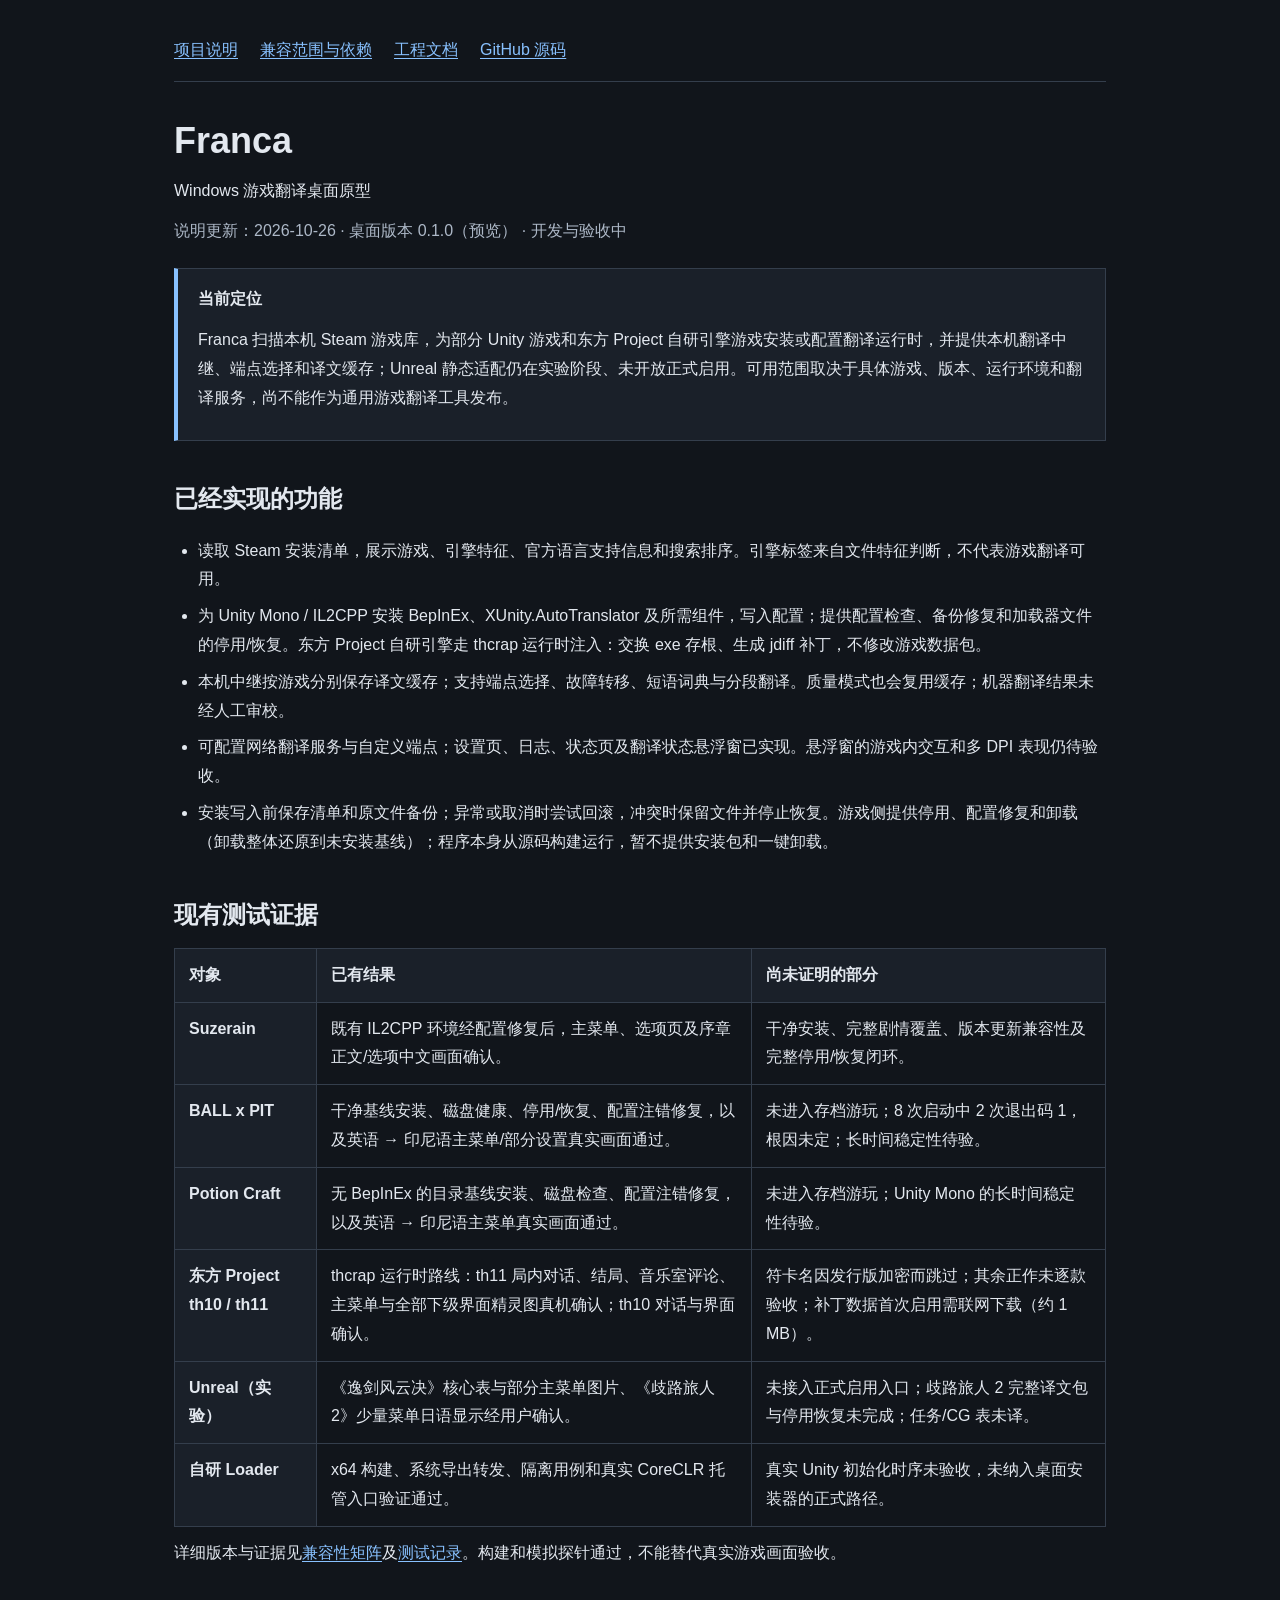
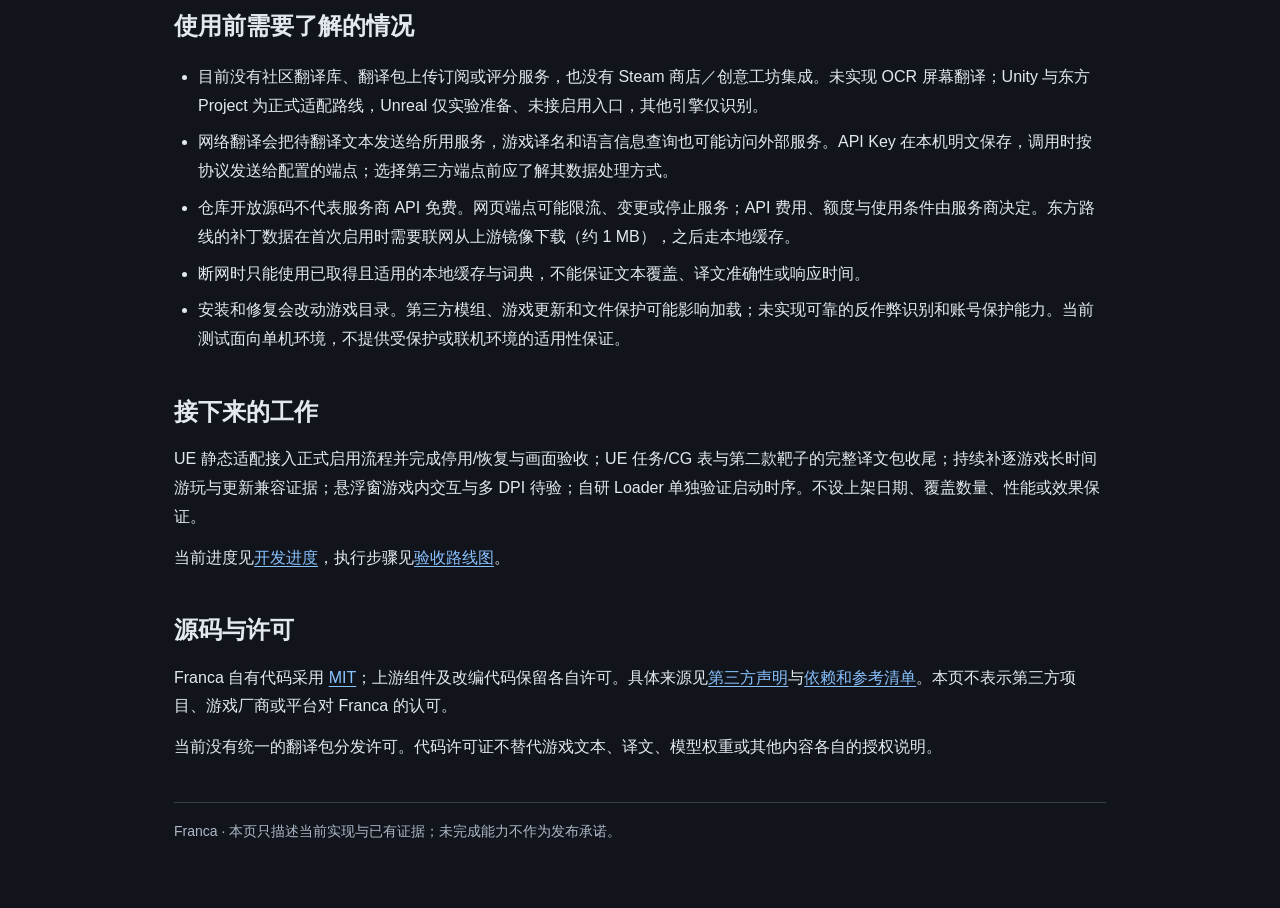
==== docs/site/index.html @ fd07db06 "Franca v0.1 preview: game translation runtime (Unity / Touhou thcrap / Unreal experimental)" ====
<!DOCTYPE html>
<html lang="zh-CN">
<head>
<meta charset="UTF-8">
<meta name="viewport" content="width=device-width, initial-scale=1.0">
<meta name="description" content="Franca 是 Windows 游戏翻译桌面原型。本页说明已实现能力、已有测试证据及尚未完成的验收。">
<title>Franca — 游戏翻译桌面原型</title>
<link rel="stylesheet" href="../site.css">
</head>
<body><main>
<nav aria-label="文档导航"><a href="index.html" aria-current="page">项目说明</a><a href="engines.html">兼容范围与依赖</a><a href="../README.md">工程文档</a><a href="https://github.com/hongweihu184/franca">GitHub 源码</a></nav>
<header><h1>Franca</h1><p>Windows 游戏翻译桌面原型</p><p class="muted">说明更新：2026-10-26 · 桌面版本 0.1.0（预览） · 开发与验收中</p></header>
<div class="status"><strong>当前定位</strong><p>Franca 扫描本机 Steam 游戏库，为部分 Unity 游戏和东方 Project 自研引擎游戏安装或配置翻译运行时，并提供本机翻译中继、端点选择和译文缓存；Unreal 静态适配仍在实验阶段、未开放正式启用。可用范围取决于具体游戏、版本、运行环境和翻译服务，尚不能作为通用游戏翻译工具发布。</p></div>
<section><h2>已经实现的功能</h2>
<ul>
<li>读取 Steam 安装清单，展示游戏、引擎特征、官方语言支持信息和搜索排序。引擎标签来自文件特征判断，不代表游戏翻译可用。</li>
<li>为 Unity Mono / IL2CPP 安装 BepInEx、XUnity.AutoTranslator 及所需组件，写入配置；提供配置检查、备份修复和加载器文件的停用/恢复。东方 Project 自研引擎走 thcrap 运行时注入：交换 exe 存根、生成 jdiff 补丁，不修改游戏数据包。</li>
<li>本机中继按游戏分别保存译文缓存；支持端点选择、故障转移、短语词典与分段翻译。质量模式也会复用缓存；机器翻译结果未经人工审校。</li>
<li>可配置网络翻译服务与自定义端点；设置页、日志、状态页及翻译状态悬浮窗已实现。悬浮窗的游戏内交互和多 DPI 表现仍待验收。</li>
<li>安装写入前保存清单和原文件备份；异常或取消时尝试回滚，冲突时保留文件并停止恢复。游戏侧提供停用、配置修复和卸载（卸载整体还原到未安装基线）；程序本身从源码构建运行，暂不提供安装包和一键卸载。</li>
</ul></section>
<section><h2>现有测试证据</h2><div class="table-wrap"><table>
<thead><tr><th scope="col">对象</th><th scope="col">已有结果</th><th scope="col">尚未证明的部分</th></tr></thead>
<tbody>
<tr><th scope="row">Suzerain</th><td>既有 IL2CPP 环境经配置修复后，主菜单、选项页及序章正文/选项中文画面确认。</td><td>干净安装、完整剧情覆盖、版本更新兼容性及完整停用/恢复闭环。</td></tr>
<tr><th scope="row">BALL x PIT</th><td>干净基线安装、磁盘健康、停用/恢复、配置注错修复，以及英语 → 印尼语主菜单/部分设置真实画面通过。</td><td>未进入存档游玩；8 次启动中 2 次退出码 1，根因未定；长时间稳定性待验。</td></tr>
<tr><th scope="row">Potion Craft</th><td>无 BepInEx 的目录基线安装、磁盘检查、配置注错修复，以及英语 → 印尼语主菜单真实画面通过。</td><td>未进入存档游玩；Unity Mono 的长时间稳定性待验。</td></tr>
<tr><th scope="row">东方 Project th10 / th11</th><td>thcrap 运行时路线：th11 局内对话、结局、音乐室评论、主菜单与全部下级界面精灵图真机确认；th10 对话与界面确认。</td><td>符卡名因发行版加密而跳过；其余正作未逐款验收；补丁数据首次启用需联网下载（约 1 MB）。</td></tr>
<tr><th scope="row">Unreal（实验）</th><td>《逸剑风云决》核心表与部分主菜单图片、《歧路旅人 2》少量菜单日语显示经用户确认。</td><td>未接入正式启用入口；歧路旅人 2 完整译文包与停用恢复未完成；任务/CG 表未译。</td></tr>
<tr><th scope="row">自研 Loader</th><td>x64 构建、系统导出转发、隔离用例和真实 CoreCLR 托管入口验证通过。</td><td>真实 Unity 初始化时序未验收，未纳入桌面安装器的正式路径。</td></tr>
</tbody></table></div>
<p>详细版本与证据见<a href="../COMPATIBILITY.md">兼容性矩阵</a>及<a href="../../tests/README.md">测试记录</a>。构建和模拟探针通过，不能替代真实游戏画面验收。</p></section>
<section><h2>使用前需要了解的情况</h2><ul>
<li>目前没有社区翻译库、翻译包上传订阅或评分服务，也没有 Steam 商店／创意工坊集成。未实现 OCR 屏幕翻译；Unity 与东方 Project 为正式适配路线，Unreal 仅实验准备、未接启用入口，其他引擎仅识别。</li>
<li>网络翻译会把待翻译文本发送给所用服务，游戏译名和语言信息查询也可能访问外部服务。API Key 在本机明文保存，调用时按协议发送给配置的端点；选择第三方端点前应了解其数据处理方式。</li>
<li>仓库开放源码不代表服务商 API 免费。网页端点可能限流、变更或停止服务；API 费用、额度与使用条件由服务商决定。东方路线的补丁数据在首次启用时需要联网从上游镜像下载（约 1 MB），之后走本地缓存。</li>
<li>断网时只能使用已取得且适用的本地缓存与词典，不能保证文本覆盖、译文准确性或响应时间。</li>
<li>安装和修复会改动游戏目录。第三方模组、游戏更新和文件保护可能影响加载；未实现可靠的反作弊识别和账号保护能力。当前测试面向单机环境，不提供受保护或联机环境的适用性保证。</li>
</ul></section>
<section><h2>接下来的工作</h2><p>UE 静态适配接入正式启用流程并完成停用/恢复与画面验收；UE 任务/CG 表与第二款靶子的完整译文包收尾；持续补逐游戏长时间游玩与更新兼容证据；悬浮窗游戏内交互与多 DPI 待验；自研 Loader 单独验证启动时序。不设上架日期、覆盖数量、性能或效果保证。</p><p>当前进度见<a href="../DEVELOPMENT-PROGRESS.md">开发进度</a>，执行步骤见<a href="../ROADMAP.md">验收路线图</a>。</p></section>
<section><h2>源码与许可</h2><p>Franca 自有代码采用 <a href="../../LICENSE">MIT</a>；上游组件及改编代码保留各自许可。具体来源见<a href="../THIRD-PARTY-NOTICES.md">第三方声明</a>与<a href="../OSS-INVENTORY.md">依赖和参考清单</a>。本页不表示第三方项目、游戏厂商或平台对 Franca 的认可。</p><p>当前没有统一的翻译包分发许可。代码许可证不替代游戏文本、译文、模型权重或其他内容各自的授权说明。</p></section>
<footer>Franca · 本页只描述当前实现与已有证据；未完成能力不作为发布承诺。</footer>
</main></body></html>
---- docs/site.css ----
:root{color-scheme:dark;--bg:#11151b;--panel:#1a2029;--line:#343e4c;--text:#e3e8ef;--muted:#adb8c7;--link:#88c1ff}*{box-sizing:border-box}body{margin:0;background:var(--bg);color:var(--text);font:16px/1.8 "Segoe UI","Microsoft YaHei",sans-serif}main{max-width:980px;margin:auto;padding:36px 24px 64px}nav{display:flex;flex-wrap:wrap;gap:8px 22px;border-bottom:1px solid var(--line);padding-bottom:16px}a{color:var(--link);text-underline-offset:3px}a:hover{text-decoration-thickness:2px}h1{font-size:36px;line-height:1.3;margin:36px 0 12px}h2{font-size:24px;margin:36px 0 12px}p{margin:12px 0}.muted,footer{color:var(--muted)}.status{background:var(--panel);border:1px solid var(--line);border-left:4px solid var(--link);padding:16px 20px;margin:22px 0}.table-wrap{overflow-x:auto}table{border-collapse:collapse;width:100%;min-width:620px}th,td{border:1px solid var(--line);padding:12px 14px;text-align:left;vertical-align:top}th{background:var(--panel)}ul,ol{padding-left:24px}li{margin:8px 0}code{background:var(--panel);padding:2px 5px;border-radius:3px;overflow-wrap:anywhere}footer{border-top:1px solid var(--line);margin-top:40px;padding-top:16px;font-size:14px}@media(max-width:600px){main{padding:20px 16px 40px}h1{font-size:29px}h2{font-size:21px}body{font-size:15px}.status{padding:12px 14px}}
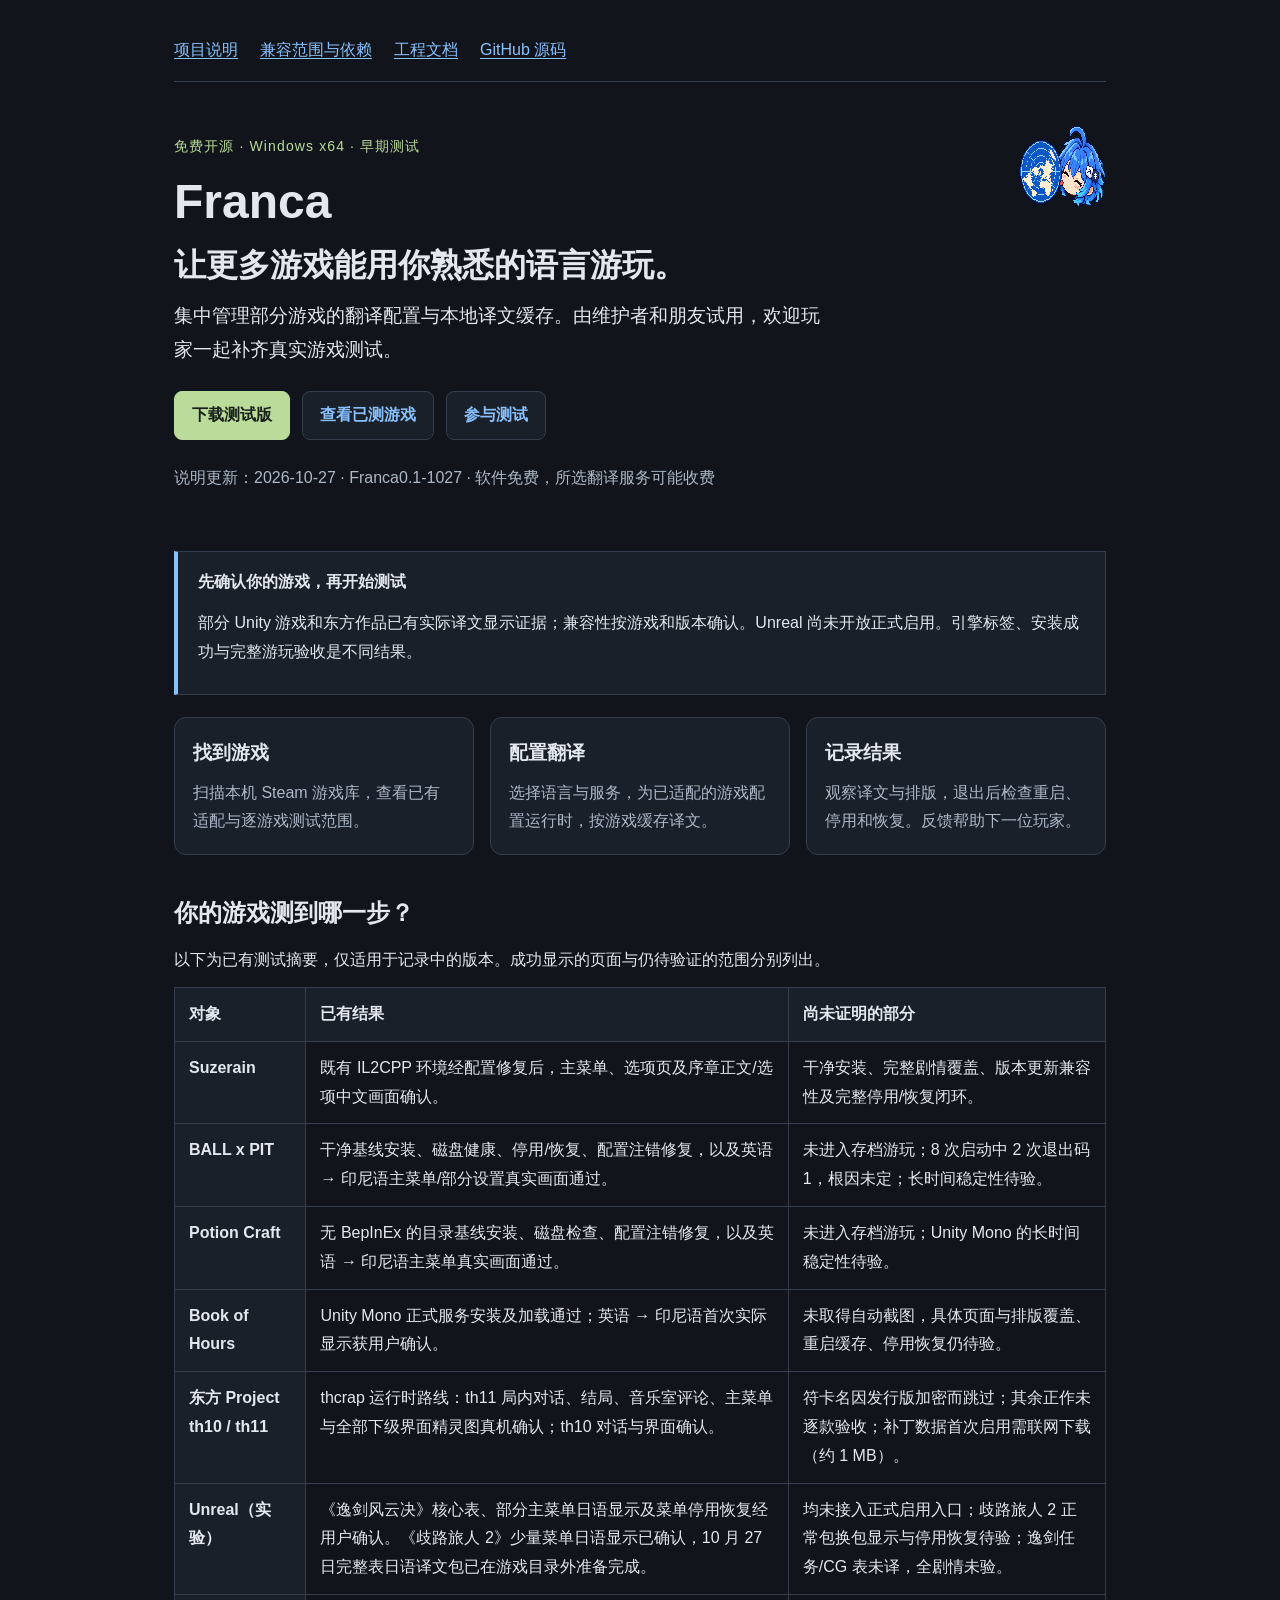
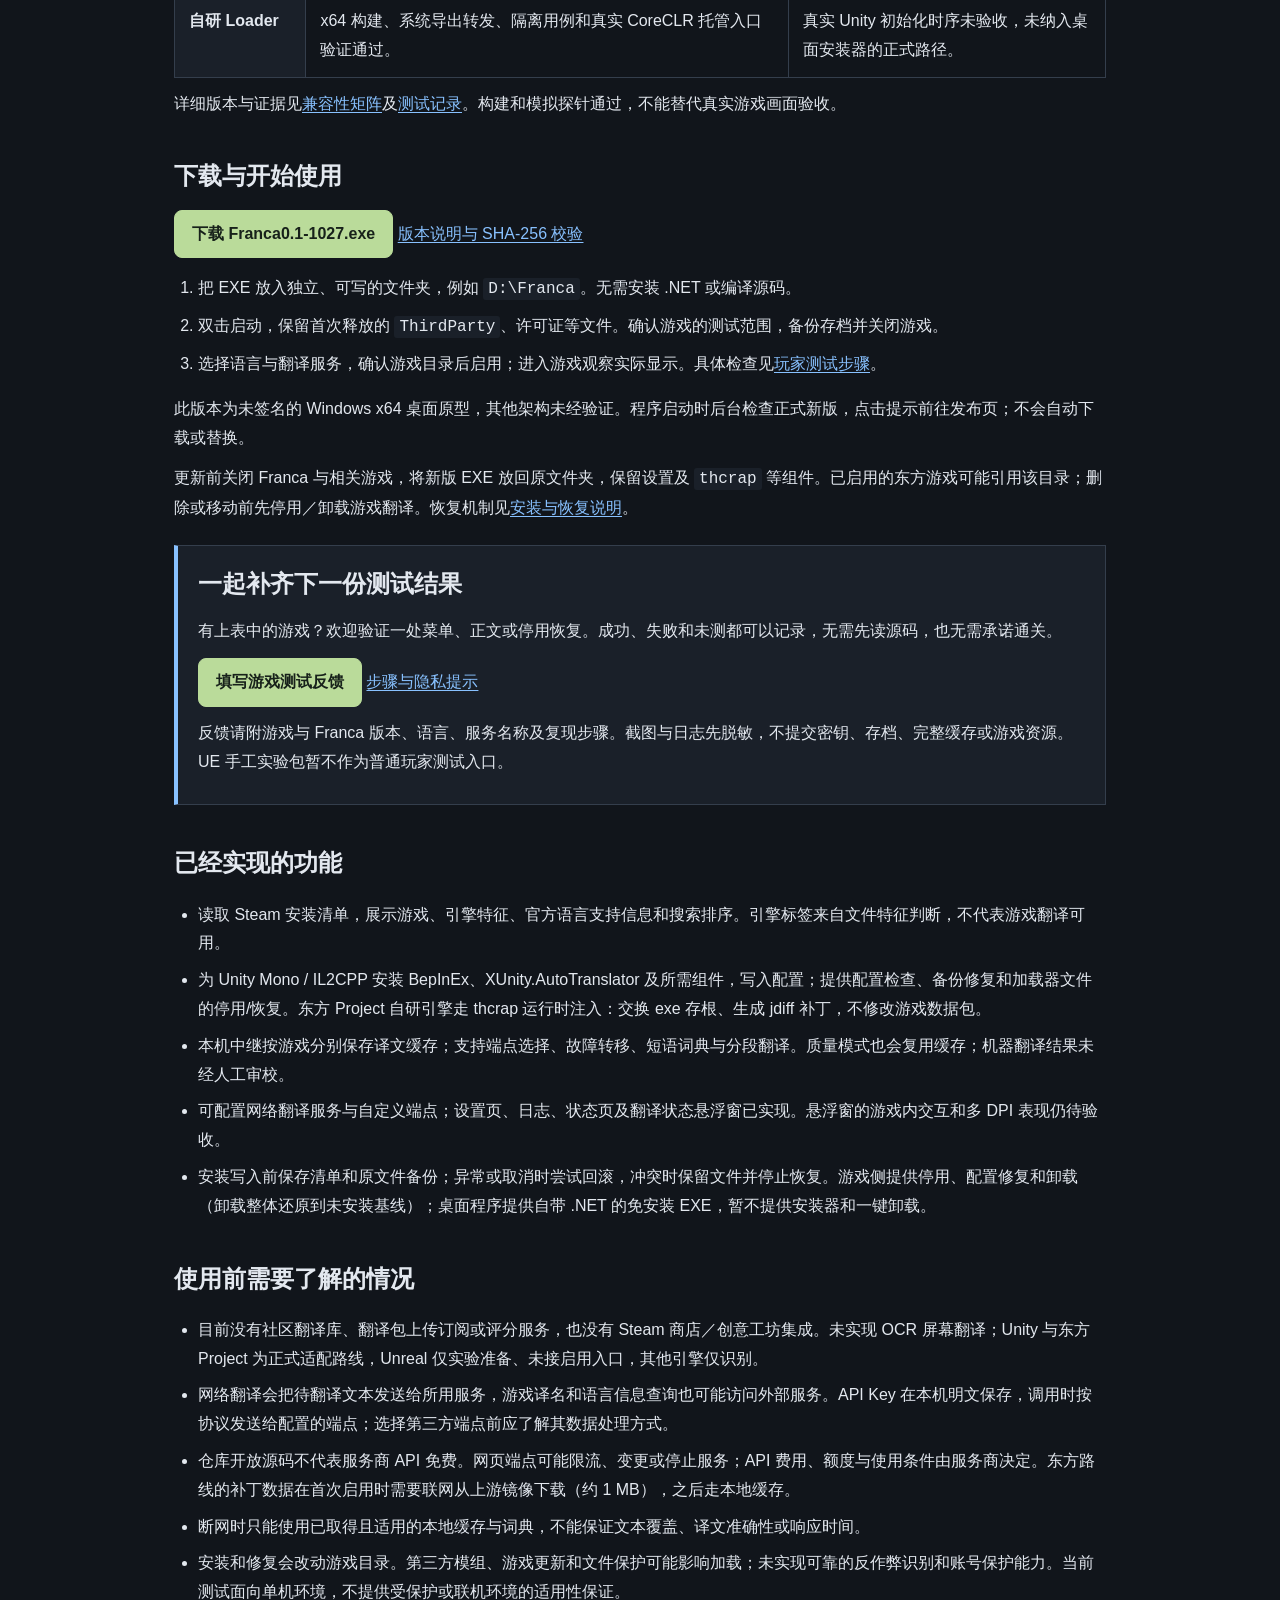
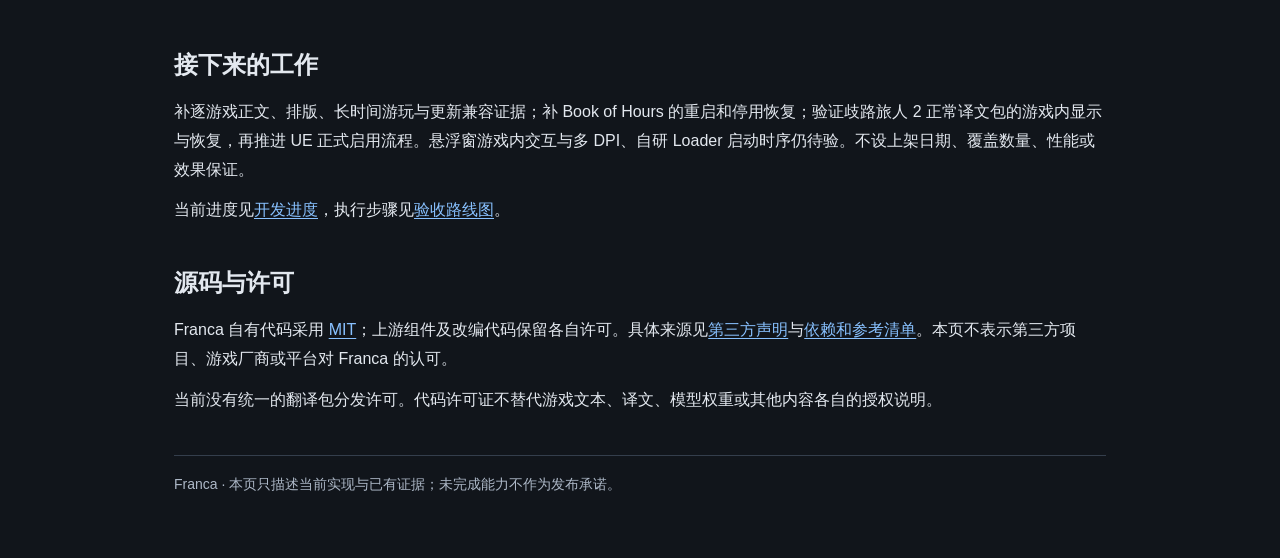
==== commit d978d95a: "docs: improve public pages and player testing feedback" ====
--- a/docs/site/index.html
+++ b/docs/site/index.html
@@ -3,33 +3,41 @@
 <head>
 <meta charset="UTF-8">
 <meta name="viewport" content="width=device-width, initial-scale=1.0">
-<meta name="description" content="Franca 是 Windows 游戏翻译桌面原型。本页说明已实现能力、已有测试证据及尚未完成的验收。">
-<title>Franca — 游戏翻译桌面原型</title>
+<meta name="description" content="免费开源的 Windows 游戏翻译工具。查看已测游戏、下载早期测试版，帮助验证翻译显示、排版与停用恢复。">
+<meta property="og:title" content="Franca · 让更多游戏能用你熟悉的语言游玩">
+<meta property="og:description" content="免费开源 · Windows x64 · 早期测试。查看逐游戏证据，参与下一轮验证。">
+<title>Franca · 游戏翻译与玩家测试</title>
 <link rel="stylesheet" href="../site.css">
 </head>
 <body><main>
-<nav aria-label="文档导航"><a href="index.html" aria-current="page">项目说明</a><a href="engines.html">兼容范围与依赖</a><a href="../README.md">工程文档</a><a href="https://github.com/hongweihu184/franca">GitHub 源码</a></nav>
-<header><h1>Franca</h1><p>Windows 游戏翻译桌面原型</p><p class="muted">说明更新：2026-10-26 · 桌面版本 0.1.0（预览） · 开发与验收中</p></header>
-<div class="status"><strong>当前定位</strong><p>Franca 扫描本机 Steam 游戏库，为部分 Unity 游戏和东方 Project 自研引擎游戏安装或配置翻译运行时，并提供本机翻译中继、端点选择和译文缓存；Unreal 静态适配仍在实验阶段、未开放正式启用。可用范围取决于具体游戏、版本、运行环境和翻译服务，尚不能作为通用游戏翻译工具发布。</p></div>
+<nav aria-label="文档导航"><a href="index.html" aria-current="page">项目说明</a><a href="engines.html">兼容范围与依赖</a><a href="../README.md">工程文档</a><a href="https://github.com/PAIMON2000/franca-preview">GitHub 源码</a></nav>
+<header class="hero"><img class="brand" src="../../src/Franca/Assets/Brand/franca-pixel.png" width="88" height="88" alt="Franca 项目标识"><p class="eyebrow">免费开源 · Windows x64 · 早期测试</p><h1>Franca<span>让更多游戏能用你熟悉的语言游玩。</span></h1><p class="intro">集中管理部分游戏的翻译配置与本地译文缓存。由维护者和朋友试用，欢迎玩家一起补齐真实游戏测试。</p><div class="actions"><a class="button primary" href="https://github.com/PAIMON2000/franca-preview/releases/latest">下载测试版</a><a class="button" href="#games">查看已测游戏</a><a class="button" href="../TESTING.md">参与测试</a></div><p class="muted">说明更新：2026-10-27 · Franca0.1-1027 · 软件免费，所选翻译服务可能收费</p></header>
+<div class="status"><strong>先确认你的游戏，再开始测试</strong><p>部分 Unity 游戏和东方作品已有实际译文显示证据；兼容性按游戏和版本确认。Unreal 尚未开放正式启用。引擎标签、安装成功与完整游玩验收是不同结果。</p></div>
+<section class="overview" aria-label="使用流程"><article><h2>找到游戏</h2><p>扫描本机 Steam 游戏库，查看已有适配与逐游戏测试范围。</p></article><article><h2>配置翻译</h2><p>选择语言与服务，为已适配的游戏配置运行时，按游戏缓存译文。</p></article><article><h2>记录结果</h2><p>观察译文与排版，退出后检查重启、停用和恢复。反馈帮助下一位玩家。</p></article></section>
+
+<section id="games"><h2>你的游戏测到哪一步？</h2><p>以下为已有测试摘要，仅适用于记录中的版本。成功显示的页面与仍待验证的范围分别列出。</p><div class="table-wrap"><table>
+<thead><tr><th scope="col">对象</th><th scope="col">已有结果</th><th scope="col">尚未证明的部分</th></tr></thead>
+<tbody>
+<tr><th scope="row">Suzerain</th><td>既有 IL2CPP 环境经配置修复后，主菜单、选项页及序章正文/选项中文画面确认。</td><td>干净安装、完整剧情覆盖、版本更新兼容性及完整停用/恢复闭环。</td></tr>
+<tr><th scope="row">BALL x PIT</th><td>干净基线安装、磁盘健康、停用/恢复、配置注错修复，以及英语 → 印尼语主菜单/部分设置真实画面通过。</td><td>未进入存档游玩；8 次启动中 2 次退出码 1，根因未定；长时间稳定性待验。</td></tr>
+<tr><th scope="row">Potion Craft</th><td>无 BepInEx 的目录基线安装、磁盘检查、配置注错修复，以及英语 → 印尼语主菜单真实画面通过。</td><td>未进入存档游玩；Unity Mono 的长时间稳定性待验。</td></tr>
+<tr><th scope="row">Book of Hours</th><td>Unity Mono 正式服务安装及加载通过；英语 → 印尼语首次实际显示获用户确认。</td><td>未取得自动截图，具体页面与排版覆盖、重启缓存、停用恢复仍待验。</td></tr>
+<tr><th scope="row">东方 Project th10 / th11</th><td>thcrap 运行时路线：th11 局内对话、结局、音乐室评论、主菜单与全部下级界面精灵图真机确认；th10 对话与界面确认。</td><td>符卡名因发行版加密而跳过；其余正作未逐款验收；补丁数据首次启用需联网下载（约 1 MB）。</td></tr>
+<tr><th scope="row">Unreal（实验）</th><td>《逸剑风云决》核心表、部分主菜单日语显示及菜单停用恢复经用户确认。《歧路旅人 2》少量菜单日语显示已确认，10 月 27 日完整表日语译文包已在游戏目录外准备完成。</td><td>均未接入正式启用入口；歧路旅人 2 正常包换包显示与停用恢复待验；逸剑任务/CG 表未译，全剧情未验。</td></tr>
+<tr><th scope="row">自研 Loader</th><td>x64 构建、系统导出转发、隔离用例和真实 CoreCLR 托管入口验证通过。</td><td>真实 Unity 初始化时序未验收，未纳入桌面安装器的正式路径。</td></tr>
+</tbody></table></div>
+<p>详细版本与证据见<a href="../COMPATIBILITY.md">兼容性矩阵</a>及<a href="../../tests/README.md">测试记录</a>。构建和模拟探针通过，不能替代真实游戏画面验收。</p></section>
+<section id="download"><h2>下载与开始使用</h2><p><a class="button primary" href="https://github.com/PAIMON2000/franca-preview/releases/download/v0.1.20261027/Franca0.1-1027.exe">下载 Franca0.1-1027.exe</a> <a href="https://github.com/PAIMON2000/franca-preview/releases/latest">版本说明与 SHA-256 校验</a></p><ol><li>把 EXE 放入独立、可写的文件夹，例如 <code>D:\Franca</code>。无需安装 .NET 或编译源码。</li><li>双击启动，保留首次释放的 <code>ThirdParty</code>、许可证等文件。确认游戏的测试范围，备份存档并关闭游戏。</li><li>选择语言与翻译服务，确认游戏目录后启用；进入游戏观察实际显示。具体检查见<a href="../TESTING.md">玩家测试步骤</a>。</li></ol><p>此版本为未签名的 Windows x64 桌面原型，其他架构未经验证。程序启动时后台检查正式新版，点击提示前往发布页；不会自动下载或替换。</p><p>更新前关闭 Franca 与相关游戏，将新版 EXE 放回原文件夹，保留设置及 <code>thcrap</code> 等组件。已启用的东方游戏可能引用该目录；删除或移动前先停用／卸载游戏翻译。恢复机制见<a href="../INSTALLATION.md">安装与恢复说明</a>。</p></section>
+<section id="testing" class="status"><h2>一起补齐下一份测试结果</h2><p>有上表中的游戏？欢迎验证一处菜单、正文或停用恢复。成功、失败和未测都可以记录，无需先读源码，也无需承诺通关。</p><p><a class="button primary" href="https://github.com/PAIMON2000/franca-preview/issues/new?template=game-test.yml">填写游戏测试反馈</a> <a href="../TESTING.md">步骤与隐私提示</a></p><p>反馈请附游戏与 Franca 版本、语言、服务名称及复现步骤。截图与日志先脱敏，不提交密钥、存档、完整缓存或游戏资源。UE 手工实验包暂不作为普通玩家测试入口。</p></section>
+
 <section><h2>已经实现的功能</h2>
 <ul>
 <li>读取 Steam 安装清单，展示游戏、引擎特征、官方语言支持信息和搜索排序。引擎标签来自文件特征判断，不代表游戏翻译可用。</li>
 <li>为 Unity Mono / IL2CPP 安装 BepInEx、XUnity.AutoTranslator 及所需组件，写入配置；提供配置检查、备份修复和加载器文件的停用/恢复。东方 Project 自研引擎走 thcrap 运行时注入：交换 exe 存根、生成 jdiff 补丁，不修改游戏数据包。</li>
 <li>本机中继按游戏分别保存译文缓存；支持端点选择、故障转移、短语词典与分段翻译。质量模式也会复用缓存；机器翻译结果未经人工审校。</li>
 <li>可配置网络翻译服务与自定义端点；设置页、日志、状态页及翻译状态悬浮窗已实现。悬浮窗的游戏内交互和多 DPI 表现仍待验收。</li>
-<li>安装写入前保存清单和原文件备份；异常或取消时尝试回滚，冲突时保留文件并停止恢复。游戏侧提供停用、配置修复和卸载（卸载整体还原到未安装基线）；程序本身从源码构建运行，暂不提供安装包和一键卸载。</li>
+<li>安装写入前保存清单和原文件备份；异常或取消时尝试回滚，冲突时保留文件并停止恢复。游戏侧提供停用、配置修复和卸载（卸载整体还原到未安装基线）；桌面程序提供自带 .NET 的免安装 EXE，暂不提供安装器和一键卸载。</li>
 </ul></section>
-<section><h2>现有测试证据</h2><div class="table-wrap"><table>
-<thead><tr><th scope="col">对象</th><th scope="col">已有结果</th><th scope="col">尚未证明的部分</th></tr></thead>
-<tbody>
-<tr><th scope="row">Suzerain</th><td>既有 IL2CPP 环境经配置修复后，主菜单、选项页及序章正文/选项中文画面确认。</td><td>干净安装、完整剧情覆盖、版本更新兼容性及完整停用/恢复闭环。</td></tr>
-<tr><th scope="row">BALL x PIT</th><td>干净基线安装、磁盘健康、停用/恢复、配置注错修复，以及英语 → 印尼语主菜单/部分设置真实画面通过。</td><td>未进入存档游玩；8 次启动中 2 次退出码 1，根因未定；长时间稳定性待验。</td></tr>
-<tr><th scope="row">Potion Craft</th><td>无 BepInEx 的目录基线安装、磁盘检查、配置注错修复，以及英语 → 印尼语主菜单真实画面通过。</td><td>未进入存档游玩；Unity Mono 的长时间稳定性待验。</td></tr>
-<tr><th scope="row">东方 Project th10 / th11</th><td>thcrap 运行时路线：th11 局内对话、结局、音乐室评论、主菜单与全部下级界面精灵图真机确认；th10 对话与界面确认。</td><td>符卡名因发行版加密而跳过；其余正作未逐款验收；补丁数据首次启用需联网下载（约 1 MB）。</td></tr>
-<tr><th scope="row">Unreal（实验）</th><td>《逸剑风云决》核心表与部分主菜单图片、《歧路旅人 2》少量菜单日语显示经用户确认。</td><td>未接入正式启用入口；歧路旅人 2 完整译文包与停用恢复未完成；任务/CG 表未译。</td></tr>
-<tr><th scope="row">自研 Loader</th><td>x64 构建、系统导出转发、隔离用例和真实 CoreCLR 托管入口验证通过。</td><td>真实 Unity 初始化时序未验收，未纳入桌面安装器的正式路径。</td></tr>
-</tbody></table></div>
-<p>详细版本与证据见<a href="../COMPATIBILITY.md">兼容性矩阵</a>及<a href="../../tests/README.md">测试记录</a>。构建和模拟探针通过，不能替代真实游戏画面验收。</p></section>
 <section><h2>使用前需要了解的情况</h2><ul>
 <li>目前没有社区翻译库、翻译包上传订阅或评分服务，也没有 Steam 商店／创意工坊集成。未实现 OCR 屏幕翻译；Unity 与东方 Project 为正式适配路线，Unreal 仅实验准备、未接启用入口，其他引擎仅识别。</li>
 <li>网络翻译会把待翻译文本发送给所用服务，游戏译名和语言信息查询也可能访问外部服务。API Key 在本机明文保存，调用时按协议发送给配置的端点；选择第三方端点前应了解其数据处理方式。</li>
@@ -37,7 +45,7 @@
 <li>断网时只能使用已取得且适用的本地缓存与词典，不能保证文本覆盖、译文准确性或响应时间。</li>
 <li>安装和修复会改动游戏目录。第三方模组、游戏更新和文件保护可能影响加载；未实现可靠的反作弊识别和账号保护能力。当前测试面向单机环境，不提供受保护或联机环境的适用性保证。</li>
 </ul></section>
-<section><h2>接下来的工作</h2><p>UE 静态适配接入正式启用流程并完成停用/恢复与画面验收；UE 任务/CG 表与第二款靶子的完整译文包收尾；持续补逐游戏长时间游玩与更新兼容证据；悬浮窗游戏内交互与多 DPI 待验；自研 Loader 单独验证启动时序。不设上架日期、覆盖数量、性能或效果保证。</p><p>当前进度见<a href="../DEVELOPMENT-PROGRESS.md">开发进度</a>，执行步骤见<a href="../ROADMAP.md">验收路线图</a>。</p></section>
+<section><h2>接下来的工作</h2><p>补逐游戏正文、排版、长时间游玩与更新兼容证据；补 Book of Hours 的重启和停用恢复；验证歧路旅人 2 正常译文包的游戏内显示与恢复，再推进 UE 正式启用流程。悬浮窗游戏内交互与多 DPI、自研 Loader 启动时序仍待验。不设上架日期、覆盖数量、性能或效果保证。</p><p>当前进度见<a href="../DEVELOPMENT-PROGRESS.md">开发进度</a>，执行步骤见<a href="../ROADMAP.md">验收路线图</a>。</p></section>
 <section><h2>源码与许可</h2><p>Franca 自有代码采用 <a href="../../LICENSE">MIT</a>；上游组件及改编代码保留各自许可。具体来源见<a href="../THIRD-PARTY-NOTICES.md">第三方声明</a>与<a href="../OSS-INVENTORY.md">依赖和参考清单</a>。本页不表示第三方项目、游戏厂商或平台对 Franca 的认可。</p><p>当前没有统一的翻译包分发许可。代码许可证不替代游戏文本、译文、模型权重或其他内容各自的授权说明。</p></section>
 <footer>Franca · 本页只描述当前实现与已有证据；未完成能力不作为发布承诺。</footer>
 </main></body></html>
--- a/docs/site.css
+++ b/docs/site.css
@@ -1 +1,2 @@
 :root{color-scheme:dark;--bg:#11151b;--panel:#1a2029;--line:#343e4c;--text:#e3e8ef;--muted:#adb8c7;--link:#88c1ff}*{box-sizing:border-box}body{margin:0;background:var(--bg);color:var(--text);font:16px/1.8 "Segoe UI","Microsoft YaHei",sans-serif}main{max-width:980px;margin:auto;padding:36px 24px 64px}nav{display:flex;flex-wrap:wrap;gap:8px 22px;border-bottom:1px solid var(--line);padding-bottom:16px}a{color:var(--link);text-underline-offset:3px}a:hover{text-decoration-thickness:2px}h1{font-size:36px;line-height:1.3;margin:36px 0 12px}h2{font-size:24px;margin:36px 0 12px}p{margin:12px 0}.muted,footer{color:var(--muted)}.status{background:var(--panel);border:1px solid var(--line);border-left:4px solid var(--link);padding:16px 20px;margin:22px 0}.table-wrap{overflow-x:auto}table{border-collapse:collapse;width:100%;min-width:620px}th,td{border:1px solid var(--line);padding:12px 14px;text-align:left;vertical-align:top}th{background:var(--panel)}ul,ol{padding-left:24px}li{margin:8px 0}code{background:var(--panel);padding:2px 5px;border-radius:3px;overflow-wrap:anywhere}footer{border-top:1px solid var(--line);margin-top:40px;padding-top:16px;font-size:14px}@media(max-width:600px){main{padding:20px 16px 40px}h1{font-size:29px}h2{font-size:21px}body{font-size:15px}.status{padding:12px 14px}}
+:root{--accent:#badb9a}html{scroll-behavior:smooth}a:focus-visible{outline:3px solid var(--accent);outline-offset:5px}.hero{padding:40px 0 24px}.hero h1{margin:12px 0;font-size:48px}.hero h1 span{display:block;max-width:720px;font-size:32px;margin-top:12px}.brand{float:right;image-rendering:pixelated}.eyebrow{color:var(--accent);font-size:14px;letter-spacing:.08em}.intro{max-width:650px;font-size:19px}.actions{display:flex;flex-wrap:wrap;gap:12px;margin:24px 0}.button{display:inline-block;padding:9px 17px;border:1px solid var(--line);border-radius:8px;background:var(--panel);text-decoration:none;font-weight:600}.button:hover{border-color:var(--link)}.button.primary{background:var(--accent);color:#17211a;border-color:var(--accent)}.overview{display:grid;grid-template-columns:repeat(3,minmax(0,1fr));gap:16px}.overview article{background:var(--panel);padding:18px;border:1px solid var(--line);border-radius:12px}.overview h2{font-size:19px;margin:0 0 8px}.overview p{margin:0;color:var(--muted)}section[id]{scroll-margin-top:24px}.status h2{margin-top:0}@media(max-width:600px){.hero{padding-top:24px}.hero h1{font-size:38px}.hero h1 span{font-size:26px}.brand{width:64px;height:64px}.overview{grid-template-columns:1fr}.intro{font-size:17px}}@media(prefers-reduced-motion:reduce){html{scroll-behavior:auto}}
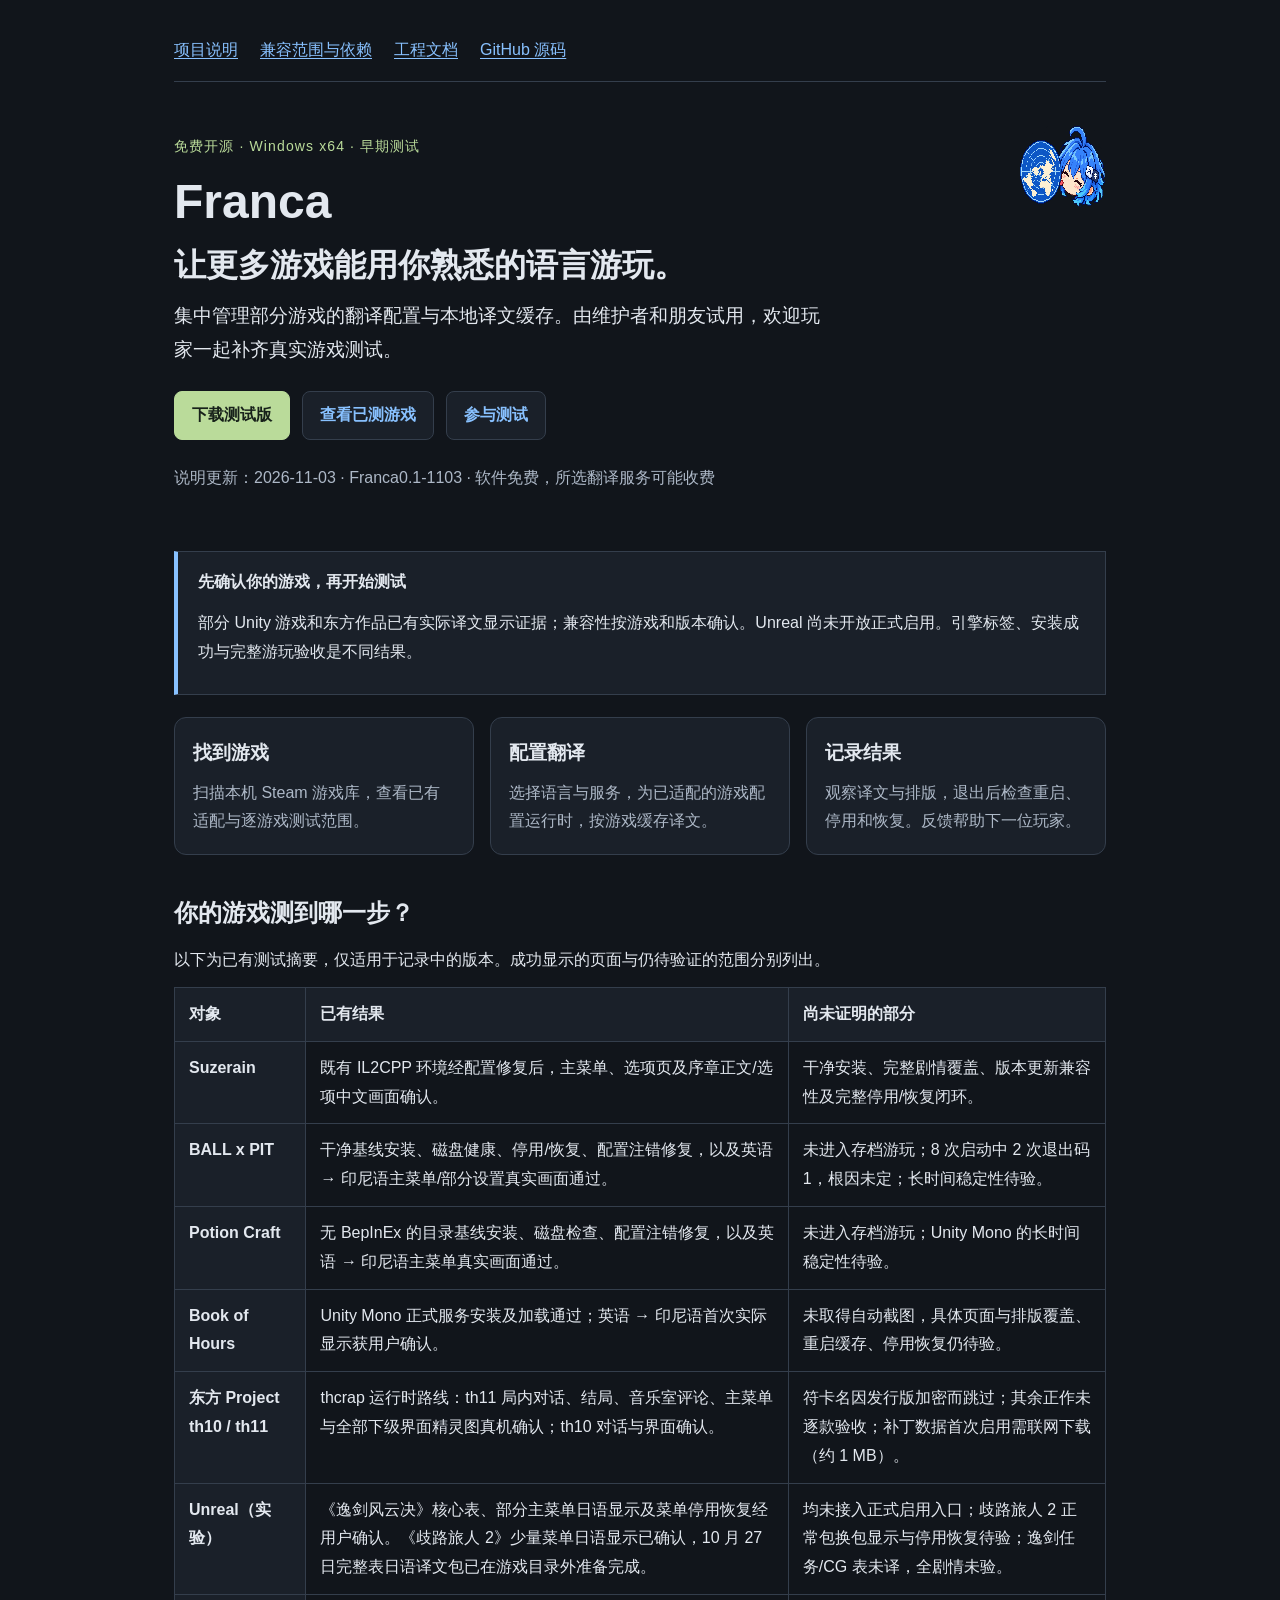
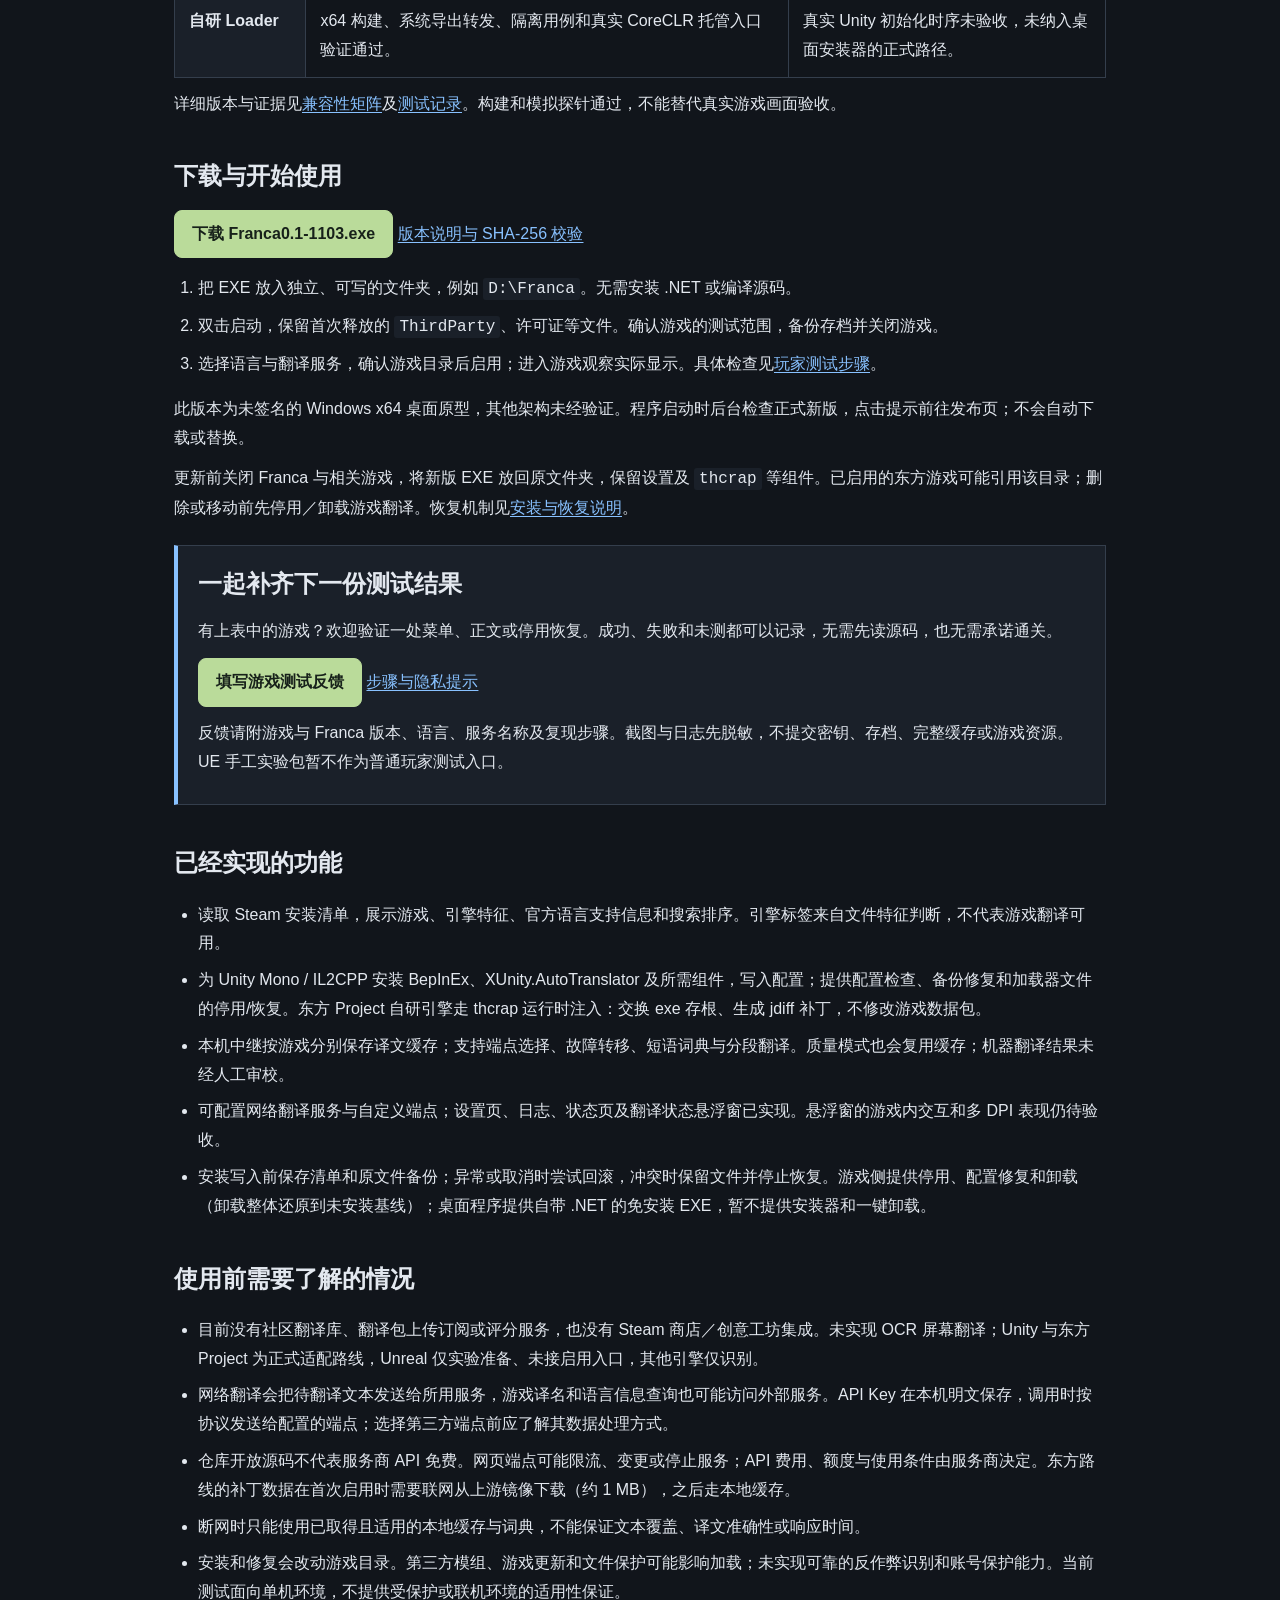
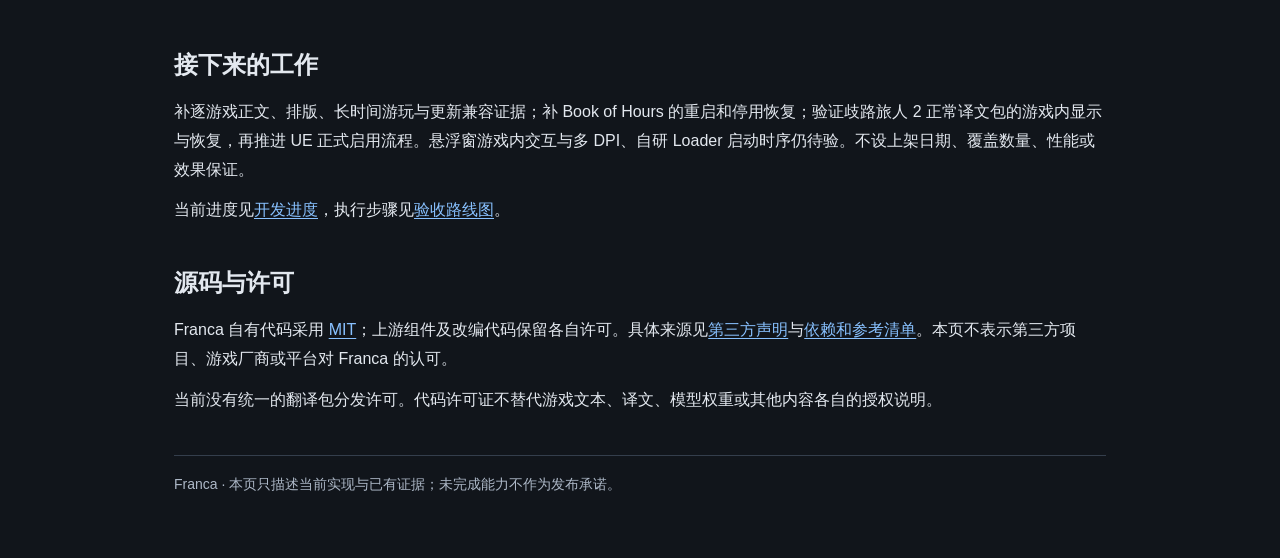
==== commit 5409d1ea: "release: Franca0.1-1103 发布（UE 启用入口 + 实验适配徽标 + 代理设置） - csproj 版本 0.1.20261103 / Franca0.1-1103；Releas" ====
--- a/docs/site/index.html
+++ b/docs/site/index.html
@@ -11,7 +11,7 @@
 </head>
 <body><main>
 <nav aria-label="文档导航"><a href="index.html" aria-current="page">项目说明</a><a href="engines.html">兼容范围与依赖</a><a href="../README.md">工程文档</a><a href="https://github.com/PAIMON2000/franca-preview">GitHub 源码</a></nav>
-<header class="hero"><img class="brand" src="../../src/Franca/Assets/Brand/franca-pixel.png" width="88" height="88" alt="Franca 项目标识"><p class="eyebrow">免费开源 · Windows x64 · 早期测试</p><h1>Franca<span>让更多游戏能用你熟悉的语言游玩。</span></h1><p class="intro">集中管理部分游戏的翻译配置与本地译文缓存。由维护者和朋友试用，欢迎玩家一起补齐真实游戏测试。</p><div class="actions"><a class="button primary" href="https://github.com/PAIMON2000/franca-preview/releases/latest">下载测试版</a><a class="button" href="#games">查看已测游戏</a><a class="button" href="../TESTING.md">参与测试</a></div><p class="muted">说明更新：2026-10-27 · Franca0.1-1027 · 软件免费，所选翻译服务可能收费</p></header>
+<header class="hero"><img class="brand" src="../../src/Franca/Assets/Brand/franca-pixel.png" width="88" height="88" alt="Franca 项目标识"><p class="eyebrow">免费开源 · Windows x64 · 早期测试</p><h1>Franca<span>让更多游戏能用你熟悉的语言游玩。</span></h1><p class="intro">集中管理部分游戏的翻译配置与本地译文缓存。由维护者和朋友试用，欢迎玩家一起补齐真实游戏测试。</p><div class="actions"><a class="button primary" href="https://github.com/PAIMON2000/franca-preview/releases/latest">下载测试版</a><a class="button" href="#games">查看已测游戏</a><a class="button" href="../TESTING.md">参与测试</a></div><p class="muted">说明更新：2026-11-03 · Franca0.1-1103 · 软件免费，所选翻译服务可能收费</p></header>
 <div class="status"><strong>先确认你的游戏，再开始测试</strong><p>部分 Unity 游戏和东方作品已有实际译文显示证据；兼容性按游戏和版本确认。Unreal 尚未开放正式启用。引擎标签、安装成功与完整游玩验收是不同结果。</p></div>
 <section class="overview" aria-label="使用流程"><article><h2>找到游戏</h2><p>扫描本机 Steam 游戏库，查看已有适配与逐游戏测试范围。</p></article><article><h2>配置翻译</h2><p>选择语言与服务，为已适配的游戏配置运行时，按游戏缓存译文。</p></article><article><h2>记录结果</h2><p>观察译文与排版，退出后检查重启、停用和恢复。反馈帮助下一位玩家。</p></article></section>
 
@@ -27,7 +27,7 @@
 <tr><th scope="row">自研 Loader</th><td>x64 构建、系统导出转发、隔离用例和真实 CoreCLR 托管入口验证通过。</td><td>真实 Unity 初始化时序未验收，未纳入桌面安装器的正式路径。</td></tr>
 </tbody></table></div>
 <p>详细版本与证据见<a href="../COMPATIBILITY.md">兼容性矩阵</a>及<a href="../../tests/README.md">测试记录</a>。构建和模拟探针通过，不能替代真实游戏画面验收。</p></section>
-<section id="download"><h2>下载与开始使用</h2><p><a class="button primary" href="https://github.com/PAIMON2000/franca-preview/releases/download/v0.1.20261027/Franca0.1-1027.exe">下载 Franca0.1-1027.exe</a> <a href="https://github.com/PAIMON2000/franca-preview/releases/latest">版本说明与 SHA-256 校验</a></p><ol><li>把 EXE 放入独立、可写的文件夹，例如 <code>D:\Franca</code>。无需安装 .NET 或编译源码。</li><li>双击启动，保留首次释放的 <code>ThirdParty</code>、许可证等文件。确认游戏的测试范围，备份存档并关闭游戏。</li><li>选择语言与翻译服务，确认游戏目录后启用；进入游戏观察实际显示。具体检查见<a href="../TESTING.md">玩家测试步骤</a>。</li></ol><p>此版本为未签名的 Windows x64 桌面原型，其他架构未经验证。程序启动时后台检查正式新版，点击提示前往发布页；不会自动下载或替换。</p><p>更新前关闭 Franca 与相关游戏，将新版 EXE 放回原文件夹，保留设置及 <code>thcrap</code> 等组件。已启用的东方游戏可能引用该目录；删除或移动前先停用／卸载游戏翻译。恢复机制见<a href="../INSTALLATION.md">安装与恢复说明</a>。</p></section>
+<section id="download"><h2>下载与开始使用</h2><p><a class="button primary" href="https://github.com/PAIMON2000/franca-preview/releases/download/v0.1.20261103/Franca0.1-1103.exe">下载 Franca0.1-1103.exe</a> <a href="https://github.com/PAIMON2000/franca-preview/releases/latest">版本说明与 SHA-256 校验</a></p><ol><li>把 EXE 放入独立、可写的文件夹，例如 <code>D:\Franca</code>。无需安装 .NET 或编译源码。</li><li>双击启动，保留首次释放的 <code>ThirdParty</code>、许可证等文件。确认游戏的测试范围，备份存档并关闭游戏。</li><li>选择语言与翻译服务，确认游戏目录后启用；进入游戏观察实际显示。具体检查见<a href="../TESTING.md">玩家测试步骤</a>。</li></ol><p>此版本为未签名的 Windows x64 桌面原型，其他架构未经验证。程序启动时后台检查正式新版，点击提示前往发布页；不会自动下载或替换。</p><p>更新前关闭 Franca 与相关游戏，将新版 EXE 放回原文件夹，保留设置及 <code>thcrap</code> 等组件。已启用的东方游戏可能引用该目录；删除或移动前先停用／卸载游戏翻译。恢复机制见<a href="../INSTALLATION.md">安装与恢复说明</a>。</p></section>
 <section id="testing" class="status"><h2>一起补齐下一份测试结果</h2><p>有上表中的游戏？欢迎验证一处菜单、正文或停用恢复。成功、失败和未测都可以记录，无需先读源码，也无需承诺通关。</p><p><a class="button primary" href="https://github.com/PAIMON2000/franca-preview/issues/new?template=game-test.yml">填写游戏测试反馈</a> <a href="../TESTING.md">步骤与隐私提示</a></p><p>反馈请附游戏与 Franca 版本、语言、服务名称及复现步骤。截图与日志先脱敏，不提交密钥、存档、完整缓存或游戏资源。UE 手工实验包暂不作为普通玩家测试入口。</p></section>
 
 <section><h2>已经实现的功能</h2>
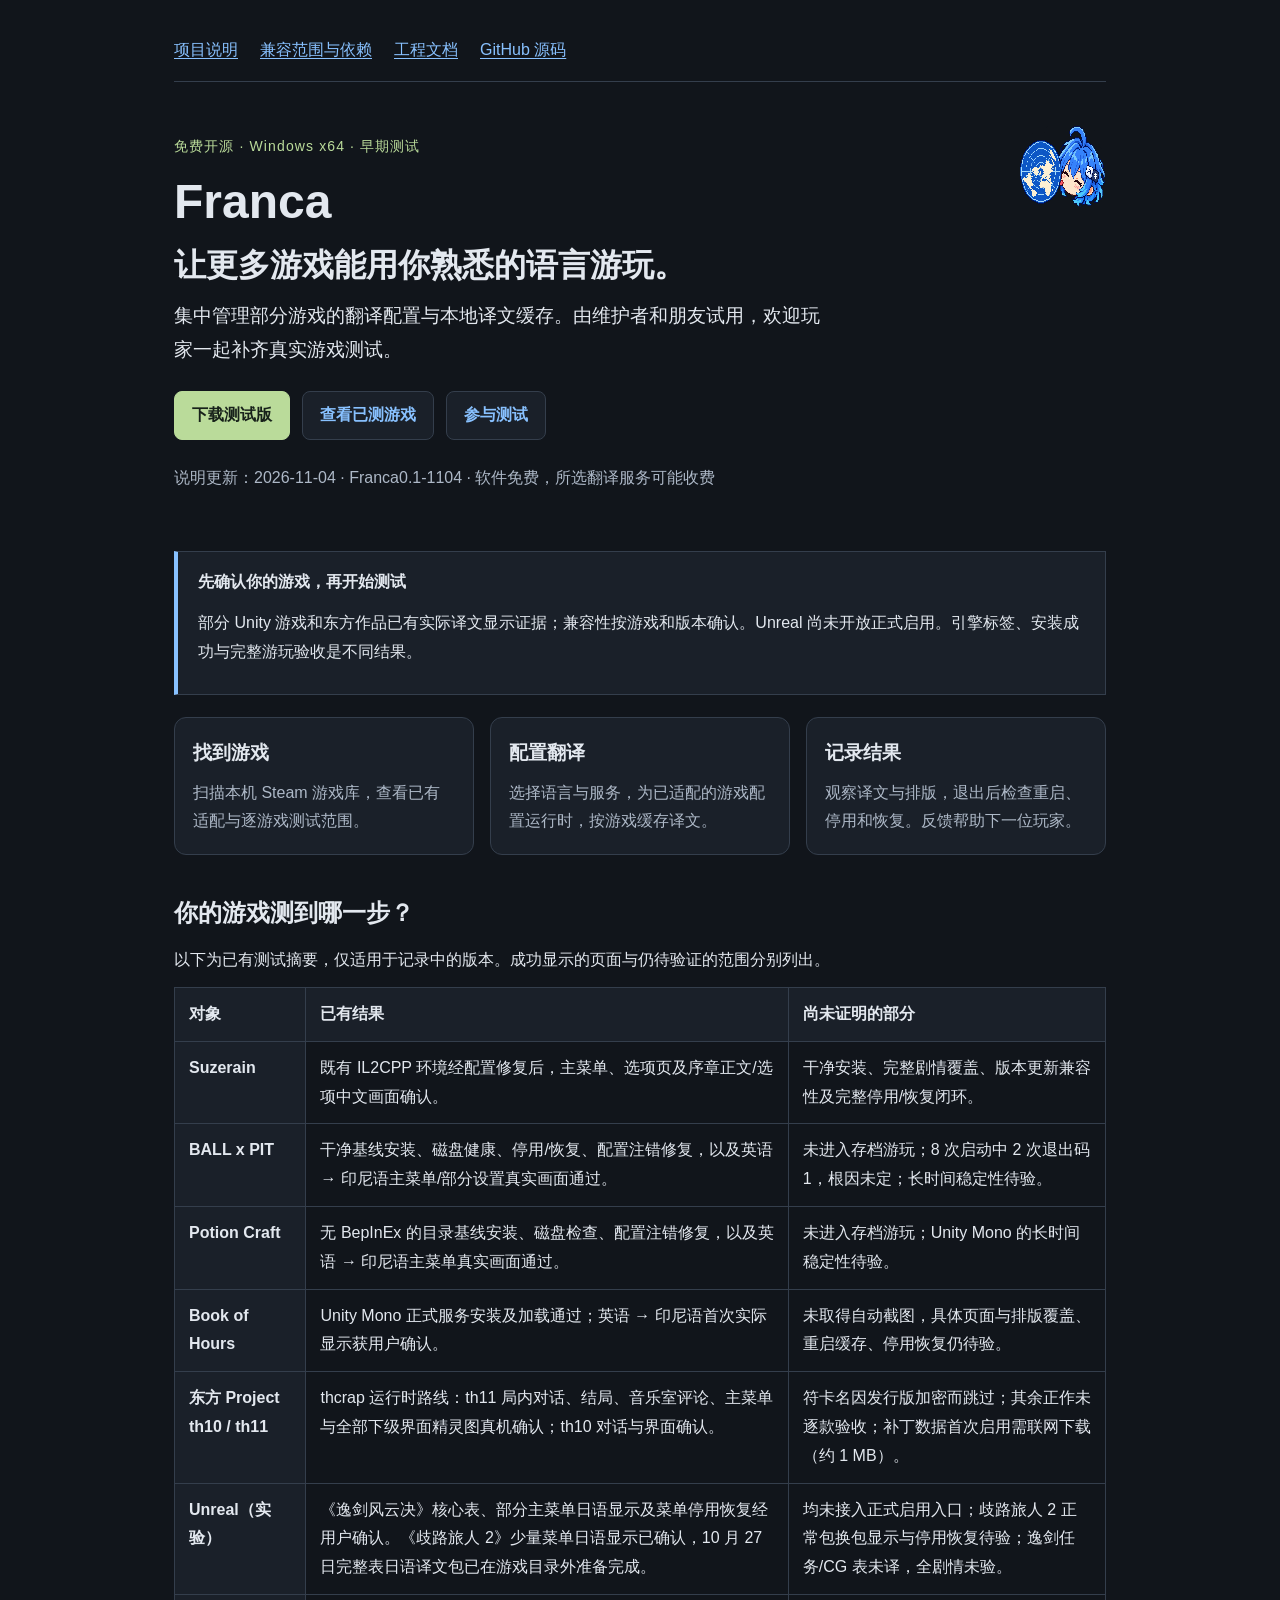
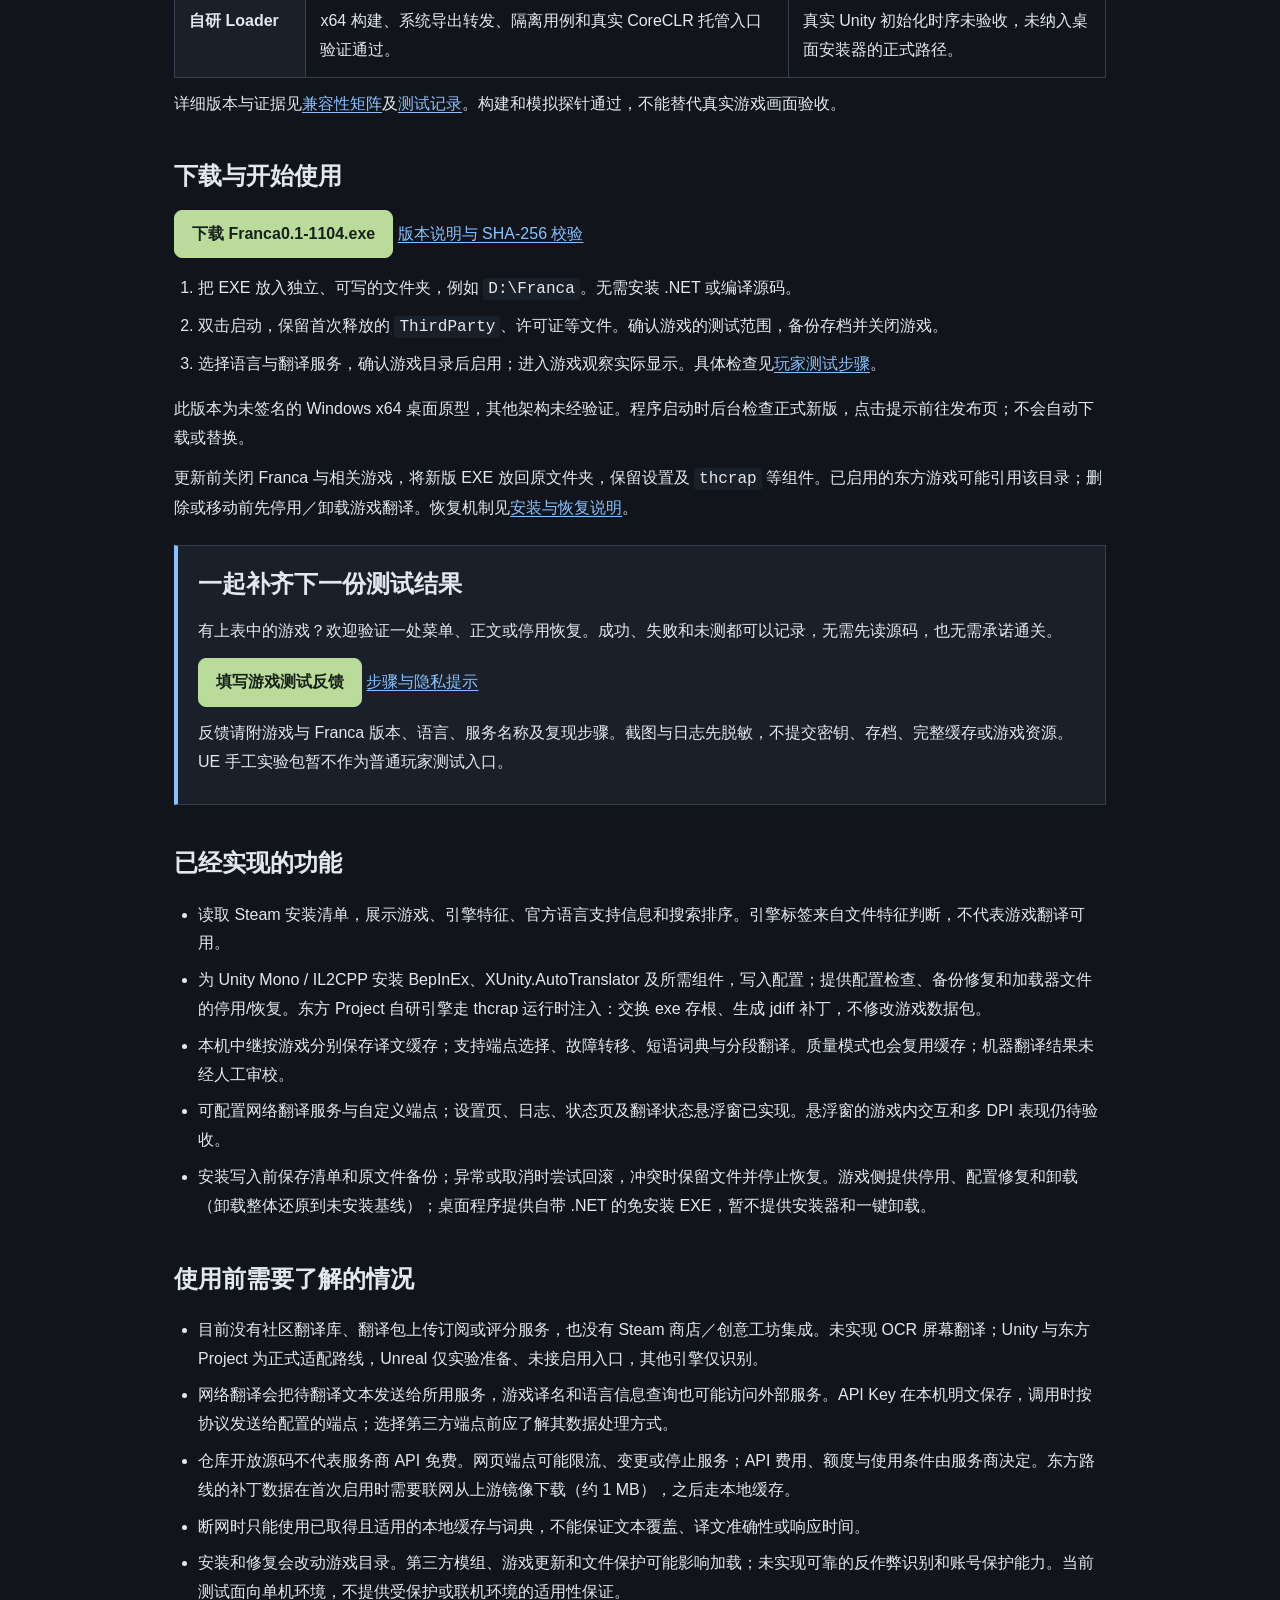
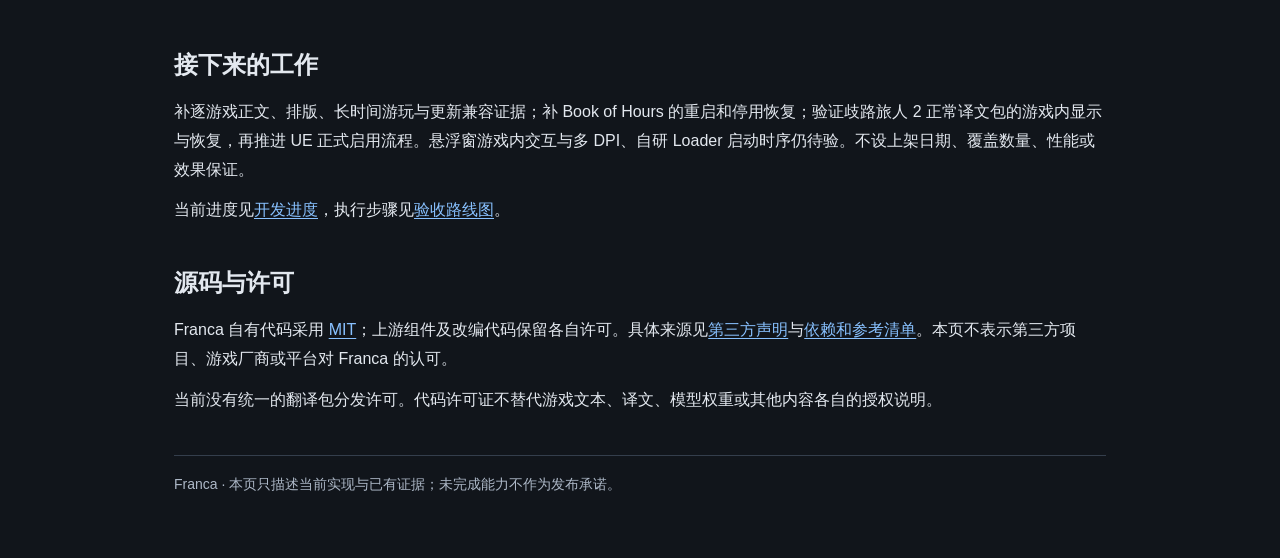
==== commit 3718c665: "release: Franca0.1-1104 发布（公告/更新导航页 + 8 小时缓存窗口） - csproj 0.1.20261104 / Franca0.1-1104；ReleaseUpdate" ====
--- a/docs/site/index.html
+++ b/docs/site/index.html
@@ -11,7 +11,7 @@
 </head>
 <body><main>
 <nav aria-label="文档导航"><a href="index.html" aria-current="page">项目说明</a><a href="engines.html">兼容范围与依赖</a><a href="../README.md">工程文档</a><a href="https://github.com/PAIMON2000/franca-preview">GitHub 源码</a></nav>
-<header class="hero"><img class="brand" src="../../src/Franca/Assets/Brand/franca-pixel.png" width="88" height="88" alt="Franca 项目标识"><p class="eyebrow">免费开源 · Windows x64 · 早期测试</p><h1>Franca<span>让更多游戏能用你熟悉的语言游玩。</span></h1><p class="intro">集中管理部分游戏的翻译配置与本地译文缓存。由维护者和朋友试用，欢迎玩家一起补齐真实游戏测试。</p><div class="actions"><a class="button primary" href="https://github.com/PAIMON2000/franca-preview/releases/latest">下载测试版</a><a class="button" href="#games">查看已测游戏</a><a class="button" href="../TESTING.md">参与测试</a></div><p class="muted">说明更新：2026-11-03 · Franca0.1-1103 · 软件免费，所选翻译服务可能收费</p></header>
+<header class="hero"><img class="brand" src="../../src/Franca/Assets/Brand/franca-pixel.png" width="88" height="88" alt="Franca 项目标识"><p class="eyebrow">免费开源 · Windows x64 · 早期测试</p><h1>Franca<span>让更多游戏能用你熟悉的语言游玩。</span></h1><p class="intro">集中管理部分游戏的翻译配置与本地译文缓存。由维护者和朋友试用，欢迎玩家一起补齐真实游戏测试。</p><div class="actions"><a class="button primary" href="https://github.com/PAIMON2000/franca-preview/releases/latest">下载测试版</a><a class="button" href="#games">查看已测游戏</a><a class="button" href="../TESTING.md">参与测试</a></div><p class="muted">说明更新：2026-11-04 · Franca0.1-1104 · 软件免费，所选翻译服务可能收费</p></header>
 <div class="status"><strong>先确认你的游戏，再开始测试</strong><p>部分 Unity 游戏和东方作品已有实际译文显示证据；兼容性按游戏和版本确认。Unreal 尚未开放正式启用。引擎标签、安装成功与完整游玩验收是不同结果。</p></div>
 <section class="overview" aria-label="使用流程"><article><h2>找到游戏</h2><p>扫描本机 Steam 游戏库，查看已有适配与逐游戏测试范围。</p></article><article><h2>配置翻译</h2><p>选择语言与服务，为已适配的游戏配置运行时，按游戏缓存译文。</p></article><article><h2>记录结果</h2><p>观察译文与排版，退出后检查重启、停用和恢复。反馈帮助下一位玩家。</p></article></section>
 
@@ -27,7 +27,7 @@
 <tr><th scope="row">自研 Loader</th><td>x64 构建、系统导出转发、隔离用例和真实 CoreCLR 托管入口验证通过。</td><td>真实 Unity 初始化时序未验收，未纳入桌面安装器的正式路径。</td></tr>
 </tbody></table></div>
 <p>详细版本与证据见<a href="../COMPATIBILITY.md">兼容性矩阵</a>及<a href="../../tests/README.md">测试记录</a>。构建和模拟探针通过，不能替代真实游戏画面验收。</p></section>
-<section id="download"><h2>下载与开始使用</h2><p><a class="button primary" href="https://github.com/PAIMON2000/franca-preview/releases/download/v0.1.20261103/Franca0.1-1103.exe">下载 Franca0.1-1103.exe</a> <a href="https://github.com/PAIMON2000/franca-preview/releases/latest">版本说明与 SHA-256 校验</a></p><ol><li>把 EXE 放入独立、可写的文件夹，例如 <code>D:\Franca</code>。无需安装 .NET 或编译源码。</li><li>双击启动，保留首次释放的 <code>ThirdParty</code>、许可证等文件。确认游戏的测试范围，备份存档并关闭游戏。</li><li>选择语言与翻译服务，确认游戏目录后启用；进入游戏观察实际显示。具体检查见<a href="../TESTING.md">玩家测试步骤</a>。</li></ol><p>此版本为未签名的 Windows x64 桌面原型，其他架构未经验证。程序启动时后台检查正式新版，点击提示前往发布页；不会自动下载或替换。</p><p>更新前关闭 Franca 与相关游戏，将新版 EXE 放回原文件夹，保留设置及 <code>thcrap</code> 等组件。已启用的东方游戏可能引用该目录；删除或移动前先停用／卸载游戏翻译。恢复机制见<a href="../INSTALLATION.md">安装与恢复说明</a>。</p></section>
+<section id="download"><h2>下载与开始使用</h2><p><a class="button primary" href="https://github.com/PAIMON2000/franca-preview/releases/download/v0.1.20261104/Franca0.1-1104.exe">下载 Franca0.1-1104.exe</a> <a href="https://github.com/PAIMON2000/franca-preview/releases/latest">版本说明与 SHA-256 校验</a></p><ol><li>把 EXE 放入独立、可写的文件夹，例如 <code>D:\Franca</code>。无需安装 .NET 或编译源码。</li><li>双击启动，保留首次释放的 <code>ThirdParty</code>、许可证等文件。确认游戏的测试范围，备份存档并关闭游戏。</li><li>选择语言与翻译服务，确认游戏目录后启用；进入游戏观察实际显示。具体检查见<a href="../TESTING.md">玩家测试步骤</a>。</li></ol><p>此版本为未签名的 Windows x64 桌面原型，其他架构未经验证。程序启动时后台检查正式新版，点击提示前往发布页；不会自动下载或替换。</p><p>更新前关闭 Franca 与相关游戏，将新版 EXE 放回原文件夹，保留设置及 <code>thcrap</code> 等组件。已启用的东方游戏可能引用该目录；删除或移动前先停用／卸载游戏翻译。恢复机制见<a href="../INSTALLATION.md">安装与恢复说明</a>。</p></section>
 <section id="testing" class="status"><h2>一起补齐下一份测试结果</h2><p>有上表中的游戏？欢迎验证一处菜单、正文或停用恢复。成功、失败和未测都可以记录，无需先读源码，也无需承诺通关。</p><p><a class="button primary" href="https://github.com/PAIMON2000/franca-preview/issues/new?template=game-test.yml">填写游戏测试反馈</a> <a href="../TESTING.md">步骤与隐私提示</a></p><p>反馈请附游戏与 Franca 版本、语言、服务名称及复现步骤。截图与日志先脱敏，不提交密钥、存档、完整缓存或游戏资源。UE 手工实验包暂不作为普通玩家测试入口。</p></section>
 
 <section><h2>已经实现的功能</h2>
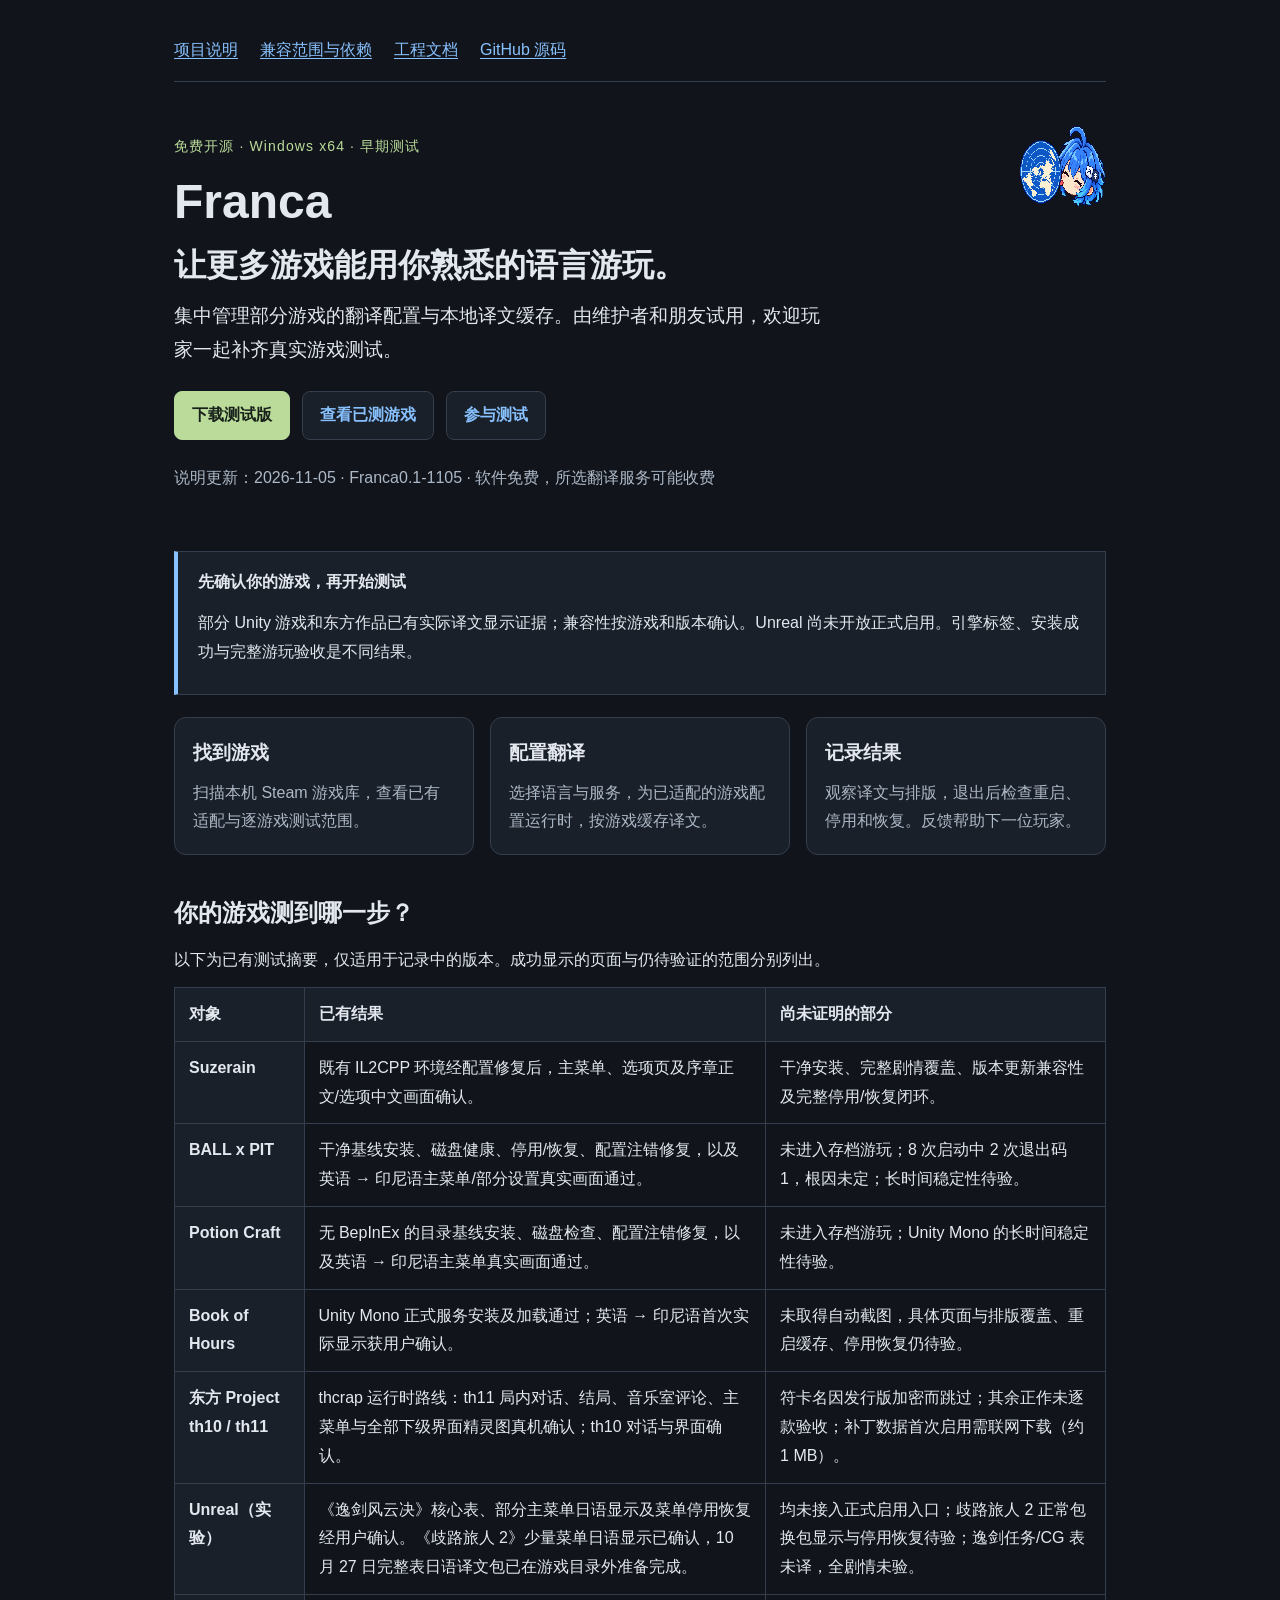
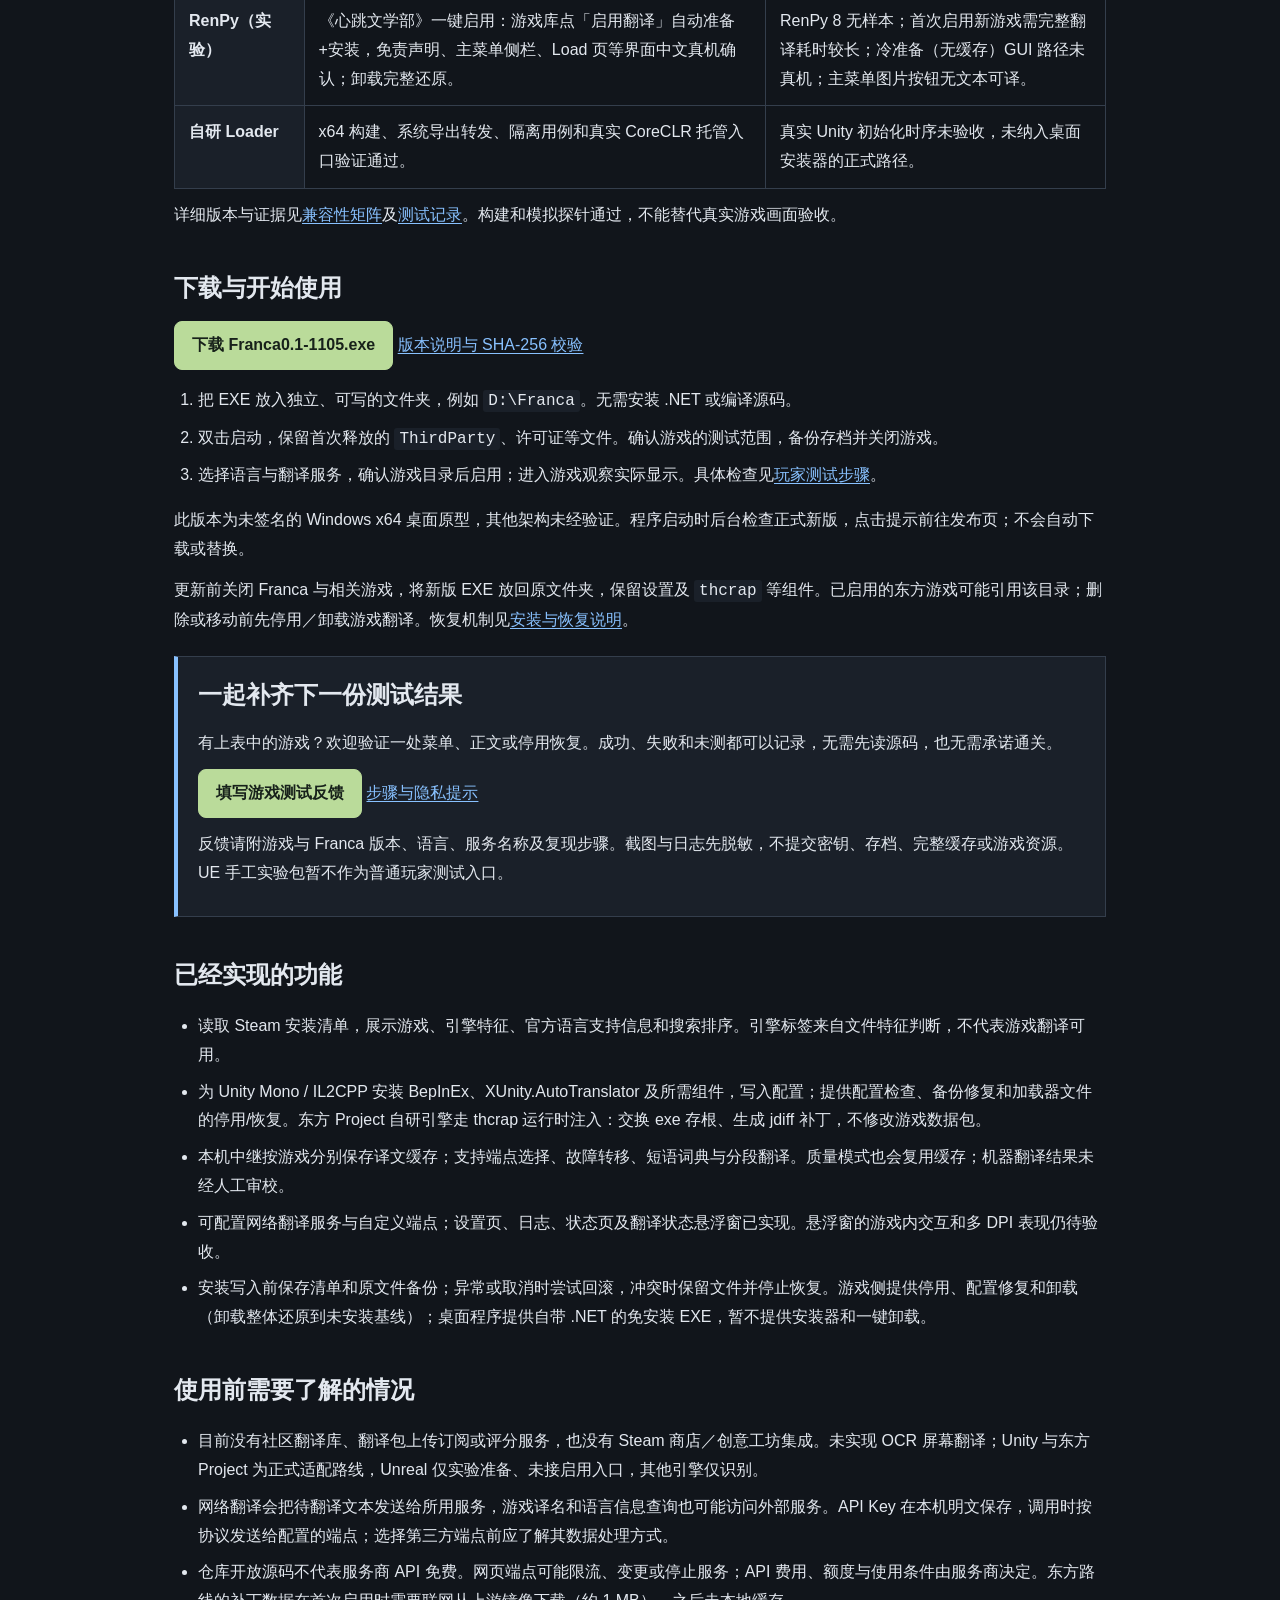
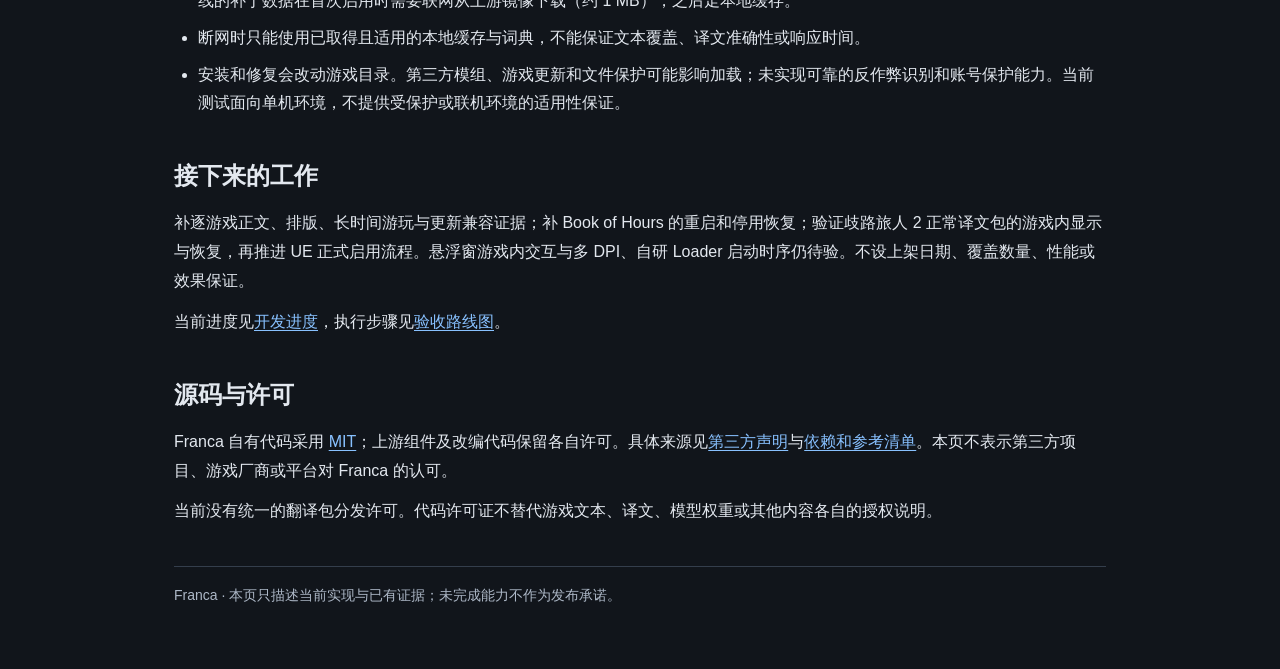
==== commit e2038ad2: "发布 Franca0.1-1105：RenPy 一键启用进游戏库 + MapleStory 仅识别 - 版本同步五处：csproj 三元组（0.1.20261105 / Franca0.1-1105）" ====
--- a/docs/site/index.html
+++ b/docs/site/index.html
@@ -11,7 +11,7 @@
 </head>
 <body><main>
 <nav aria-label="文档导航"><a href="index.html" aria-current="page">项目说明</a><a href="engines.html">兼容范围与依赖</a><a href="../README.md">工程文档</a><a href="https://github.com/PAIMON2000/franca-preview">GitHub 源码</a></nav>
-<header class="hero"><img class="brand" src="../../src/Franca/Assets/Brand/franca-pixel.png" width="88" height="88" alt="Franca 项目标识"><p class="eyebrow">免费开源 · Windows x64 · 早期测试</p><h1>Franca<span>让更多游戏能用你熟悉的语言游玩。</span></h1><p class="intro">集中管理部分游戏的翻译配置与本地译文缓存。由维护者和朋友试用，欢迎玩家一起补齐真实游戏测试。</p><div class="actions"><a class="button primary" href="https://github.com/PAIMON2000/franca-preview/releases/latest">下载测试版</a><a class="button" href="#games">查看已测游戏</a><a class="button" href="../TESTING.md">参与测试</a></div><p class="muted">说明更新：2026-11-04 · Franca0.1-1104 · 软件免费，所选翻译服务可能收费</p></header>
+<header class="hero"><img class="brand" src="../../src/Franca/Assets/Brand/franca-pixel.png" width="88" height="88" alt="Franca 项目标识"><p class="eyebrow">免费开源 · Windows x64 · 早期测试</p><h1>Franca<span>让更多游戏能用你熟悉的语言游玩。</span></h1><p class="intro">集中管理部分游戏的翻译配置与本地译文缓存。由维护者和朋友试用，欢迎玩家一起补齐真实游戏测试。</p><div class="actions"><a class="button primary" href="https://github.com/PAIMON2000/franca-preview/releases/latest">下载测试版</a><a class="button" href="#games">查看已测游戏</a><a class="button" href="../TESTING.md">参与测试</a></div><p class="muted">说明更新：2026-11-05 · Franca0.1-1105 · 软件免费，所选翻译服务可能收费</p></header>
 <div class="status"><strong>先确认你的游戏，再开始测试</strong><p>部分 Unity 游戏和东方作品已有实际译文显示证据；兼容性按游戏和版本确认。Unreal 尚未开放正式启用。引擎标签、安装成功与完整游玩验收是不同结果。</p></div>
 <section class="overview" aria-label="使用流程"><article><h2>找到游戏</h2><p>扫描本机 Steam 游戏库，查看已有适配与逐游戏测试范围。</p></article><article><h2>配置翻译</h2><p>选择语言与服务，为已适配的游戏配置运行时，按游戏缓存译文。</p></article><article><h2>记录结果</h2><p>观察译文与排版，退出后检查重启、停用和恢复。反馈帮助下一位玩家。</p></article></section>
 
@@ -24,10 +24,11 @@
 <tr><th scope="row">Book of Hours</th><td>Unity Mono 正式服务安装及加载通过；英语 → 印尼语首次实际显示获用户确认。</td><td>未取得自动截图，具体页面与排版覆盖、重启缓存、停用恢复仍待验。</td></tr>
 <tr><th scope="row">东方 Project th10 / th11</th><td>thcrap 运行时路线：th11 局内对话、结局、音乐室评论、主菜单与全部下级界面精灵图真机确认；th10 对话与界面确认。</td><td>符卡名因发行版加密而跳过；其余正作未逐款验收；补丁数据首次启用需联网下载（约 1 MB）。</td></tr>
 <tr><th scope="row">Unreal（实验）</th><td>《逸剑风云决》核心表、部分主菜单日语显示及菜单停用恢复经用户确认。《歧路旅人 2》少量菜单日语显示已确认，10 月 27 日完整表日语译文包已在游戏目录外准备完成。</td><td>均未接入正式启用入口；歧路旅人 2 正常包换包显示与停用恢复待验；逸剑任务/CG 表未译，全剧情未验。</td></tr>
+<tr><th scope="row">RenPy（实验）</th><td>《心跳文学部》一键启用：游戏库点「启用翻译」自动准备+安装，免责声明、主菜单侧栏、Load 页等界面中文真机确认；卸载完整还原。</td><td>RenPy 8 无样本；首次启用新游戏需完整翻译耗时较长；冷准备（无缓存）GUI 路径未真机；主菜单图片按钮无文本可译。</td></tr>
 <tr><th scope="row">自研 Loader</th><td>x64 构建、系统导出转发、隔离用例和真实 CoreCLR 托管入口验证通过。</td><td>真实 Unity 初始化时序未验收，未纳入桌面安装器的正式路径。</td></tr>
 </tbody></table></div>
 <p>详细版本与证据见<a href="../COMPATIBILITY.md">兼容性矩阵</a>及<a href="../../tests/README.md">测试记录</a>。构建和模拟探针通过，不能替代真实游戏画面验收。</p></section>
-<section id="download"><h2>下载与开始使用</h2><p><a class="button primary" href="https://github.com/PAIMON2000/franca-preview/releases/download/v0.1.20261104/Franca0.1-1104.exe">下载 Franca0.1-1104.exe</a> <a href="https://github.com/PAIMON2000/franca-preview/releases/latest">版本说明与 SHA-256 校验</a></p><ol><li>把 EXE 放入独立、可写的文件夹，例如 <code>D:\Franca</code>。无需安装 .NET 或编译源码。</li><li>双击启动，保留首次释放的 <code>ThirdParty</code>、许可证等文件。确认游戏的测试范围，备份存档并关闭游戏。</li><li>选择语言与翻译服务，确认游戏目录后启用；进入游戏观察实际显示。具体检查见<a href="../TESTING.md">玩家测试步骤</a>。</li></ol><p>此版本为未签名的 Windows x64 桌面原型，其他架构未经验证。程序启动时后台检查正式新版，点击提示前往发布页；不会自动下载或替换。</p><p>更新前关闭 Franca 与相关游戏，将新版 EXE 放回原文件夹，保留设置及 <code>thcrap</code> 等组件。已启用的东方游戏可能引用该目录；删除或移动前先停用／卸载游戏翻译。恢复机制见<a href="../INSTALLATION.md">安装与恢复说明</a>。</p></section>
+<section id="download"><h2>下载与开始使用</h2><p><a class="button primary" href="https://github.com/PAIMON2000/franca-preview/releases/download/v0.1.20261105/Franca0.1-1105.exe">下载 Franca0.1-1105.exe</a> <a href="https://github.com/PAIMON2000/franca-preview/releases/latest">版本说明与 SHA-256 校验</a></p><ol><li>把 EXE 放入独立、可写的文件夹，例如 <code>D:\Franca</code>。无需安装 .NET 或编译源码。</li><li>双击启动，保留首次释放的 <code>ThirdParty</code>、许可证等文件。确认游戏的测试范围，备份存档并关闭游戏。</li><li>选择语言与翻译服务，确认游戏目录后启用；进入游戏观察实际显示。具体检查见<a href="../TESTING.md">玩家测试步骤</a>。</li></ol><p>此版本为未签名的 Windows x64 桌面原型，其他架构未经验证。程序启动时后台检查正式新版，点击提示前往发布页；不会自动下载或替换。</p><p>更新前关闭 Franca 与相关游戏，将新版 EXE 放回原文件夹，保留设置及 <code>thcrap</code> 等组件。已启用的东方游戏可能引用该目录；删除或移动前先停用／卸载游戏翻译。恢复机制见<a href="../INSTALLATION.md">安装与恢复说明</a>。</p></section>
 <section id="testing" class="status"><h2>一起补齐下一份测试结果</h2><p>有上表中的游戏？欢迎验证一处菜单、正文或停用恢复。成功、失败和未测都可以记录，无需先读源码，也无需承诺通关。</p><p><a class="button primary" href="https://github.com/PAIMON2000/franca-preview/issues/new?template=game-test.yml">填写游戏测试反馈</a> <a href="../TESTING.md">步骤与隐私提示</a></p><p>反馈请附游戏与 Franca 版本、语言、服务名称及复现步骤。截图与日志先脱敏，不提交密钥、存档、完整缓存或游戏资源。UE 手工实验包暂不作为普通玩家测试入口。</p></section>
 
 <section><h2>已经实现的功能</h2>
